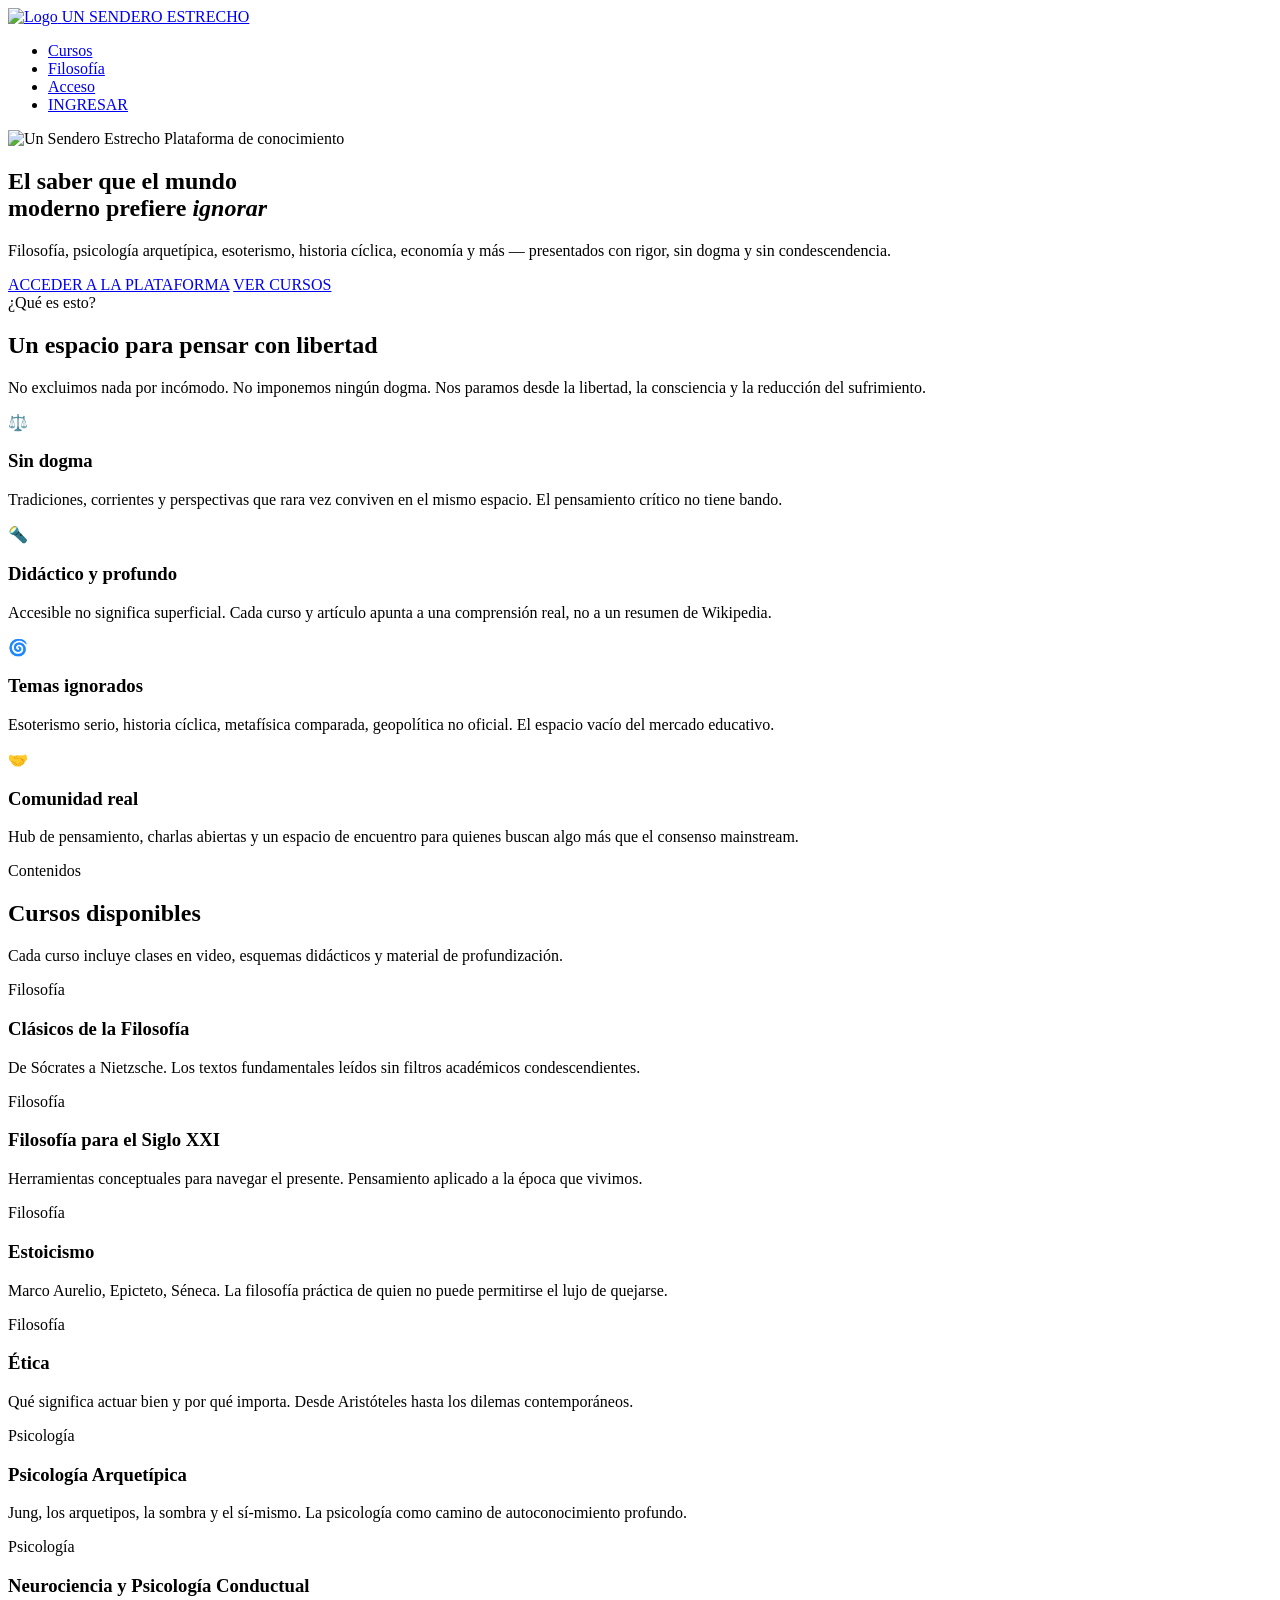
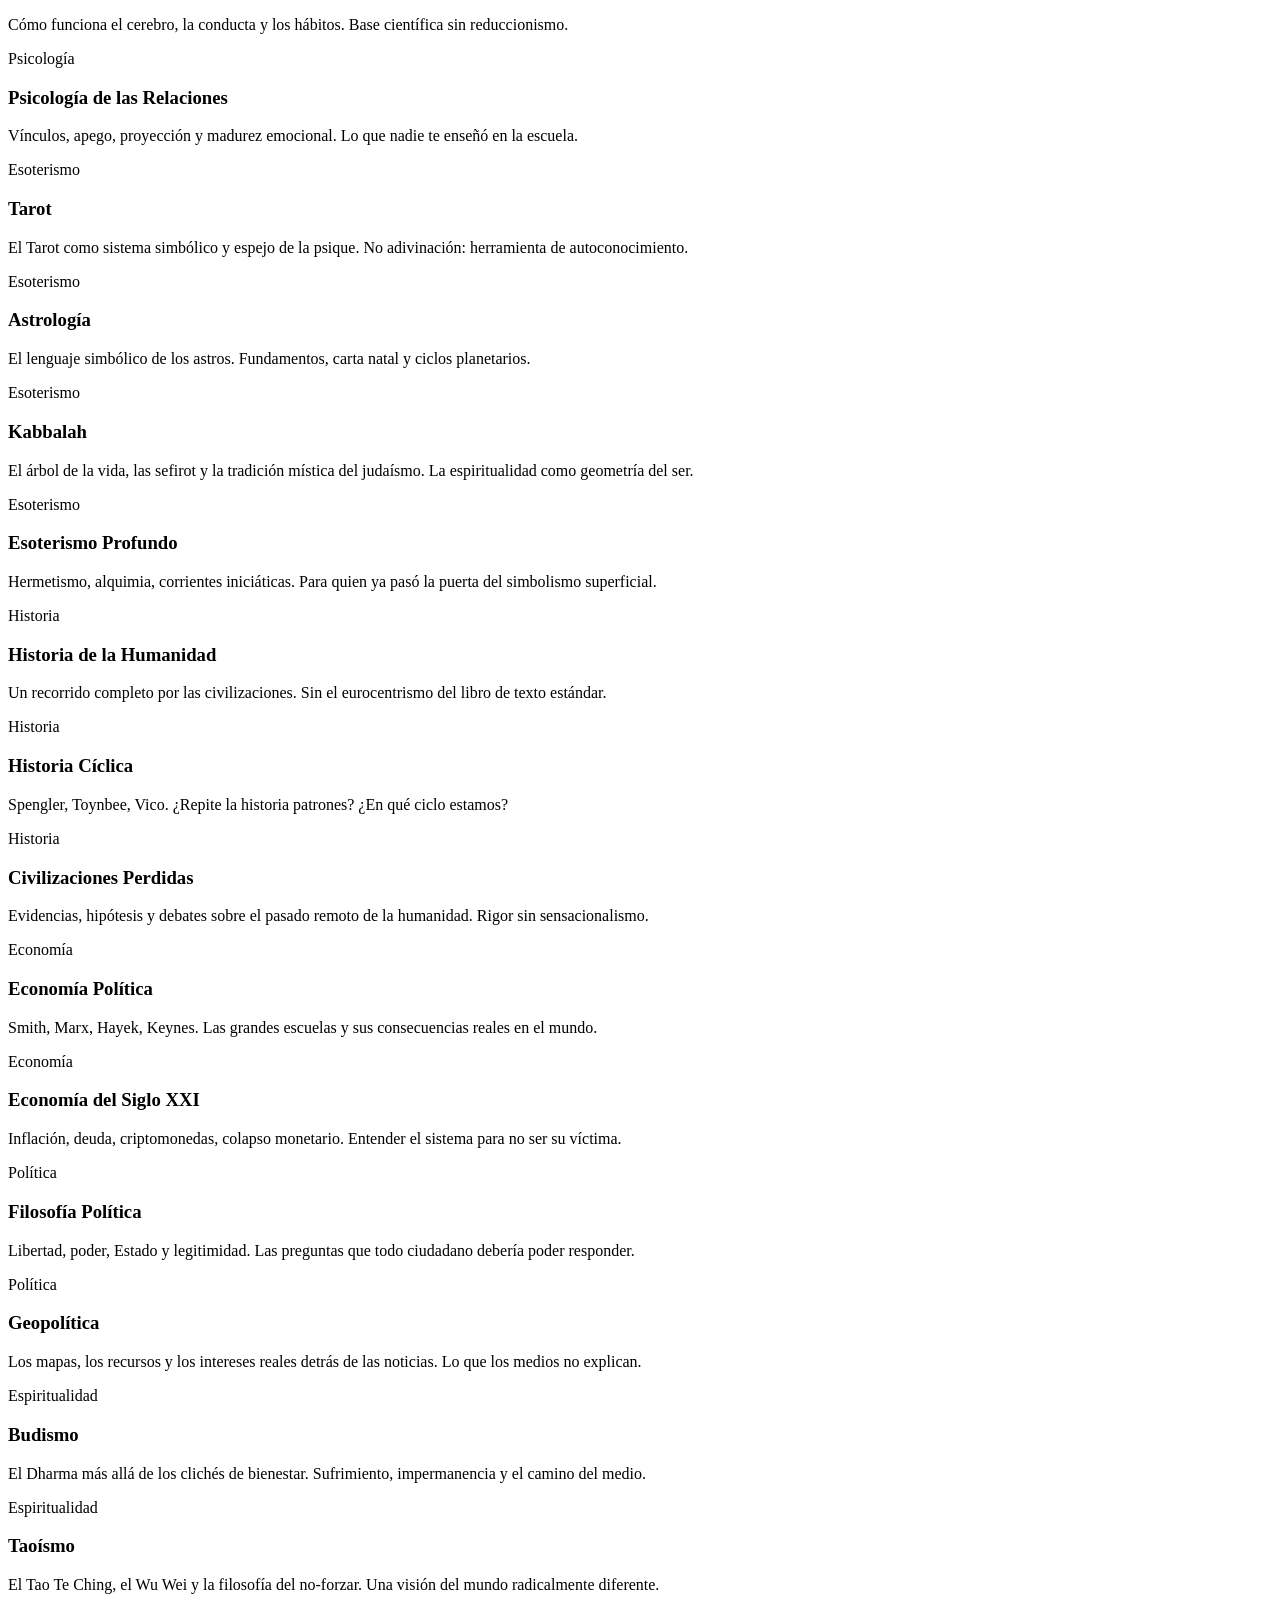
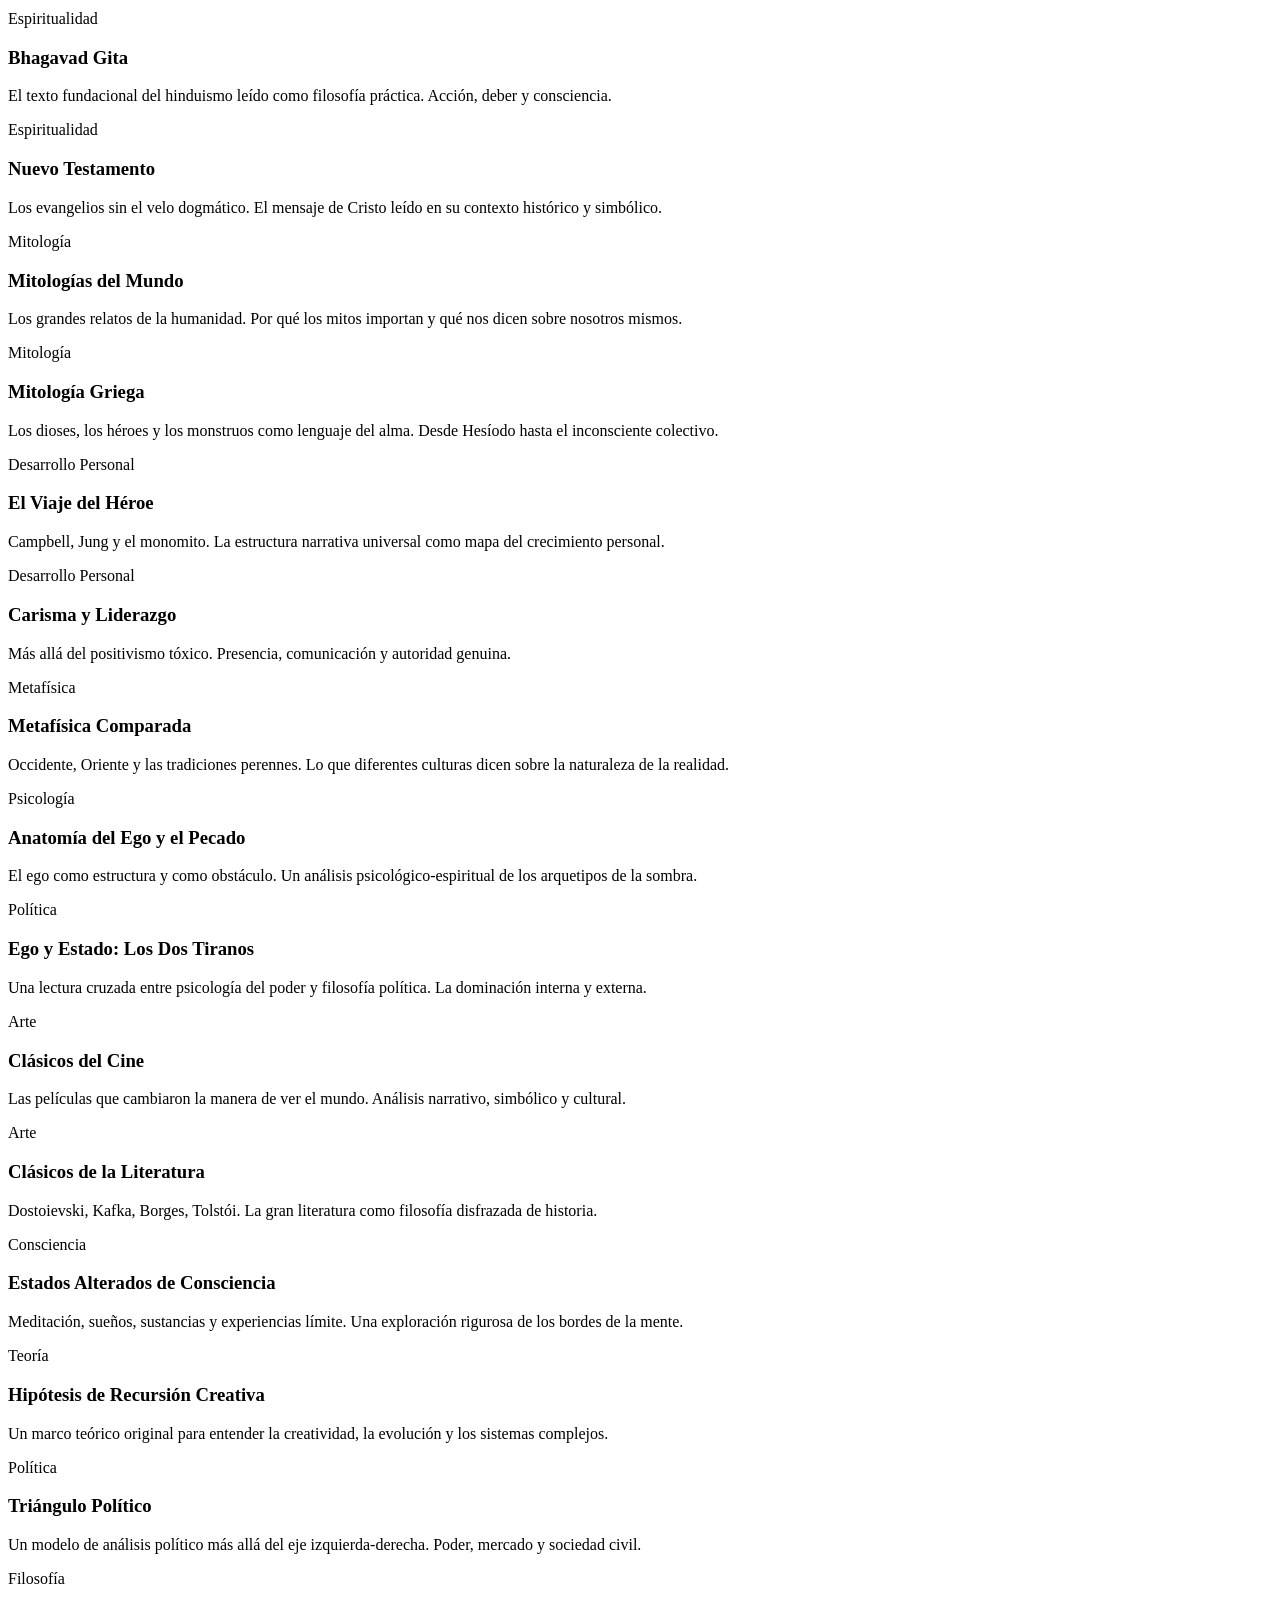
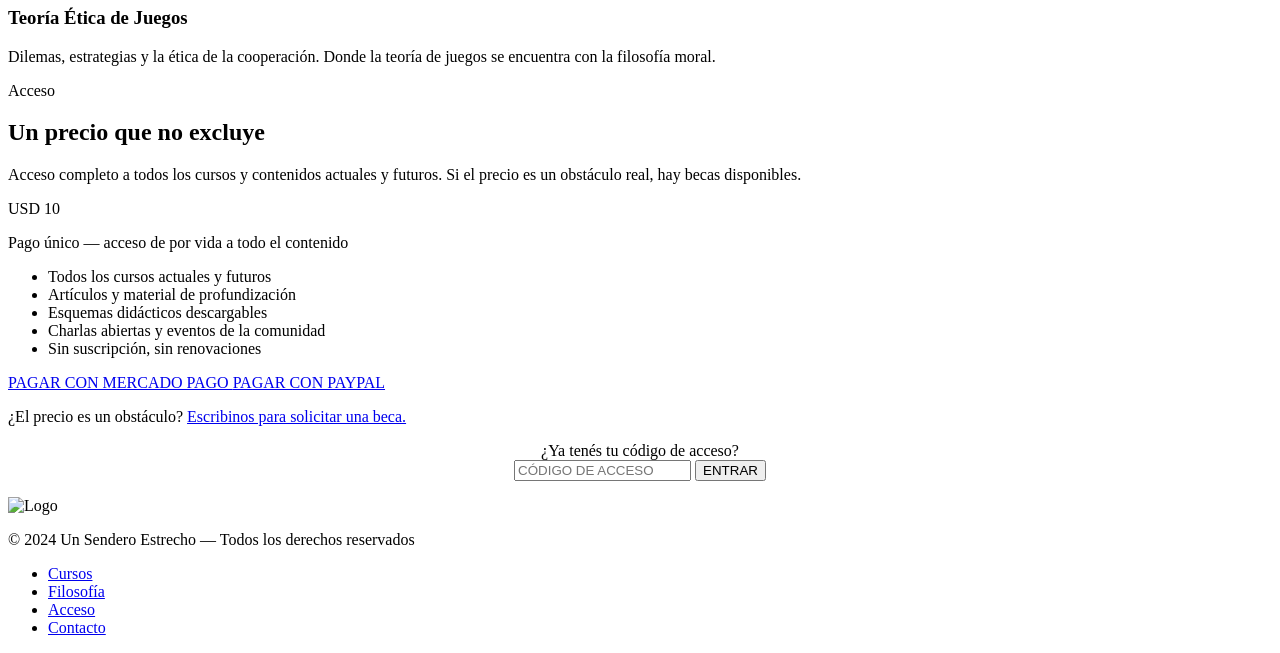
==== index.html @ c8b84c4f "Add files via upload" ====
<!DOCTYPE html>
<html lang="es">
<head>
  <meta charset="UTF-8" />
  <meta name="viewport" content="width=device-width, initial-scale=1.0" />
  <meta name="description" content="Un Sendero Estrecho — Plataforma de conocimiento en filosofía, psicología, esoterismo, historia y más. Un espacio para pensar con libertad." />
  <title>Un Sendero Estrecho</title>
  <link rel="icon" type="image/png" href="/assets/img/logo.png" />
  <link rel="stylesheet" href="/assets/css/style.css" />
</head>
<body>

  <!-- NAVEGACIÓN -->
  <nav class="nav" id="nav">
    <div class="nav__inner">
      <a href="/" class="nav__logo">
        <img src="/assets/img/logo.png" alt="Logo" class="nav__logo-img" />
        <span class="nav__logo-nombre">UN SENDERO ESTRECHO</span>
      </a>
      <ul class="nav__links">
        <li><a href="#cursos">Cursos</a></li>
        <li><a href="#filosofia">Filosofía</a></li>
        <li><a href="#acceso">Acceso</a></li>
        <li><a href="/acceso.html" class="nav__cta">INGRESAR</a></li>
      </ul>
    </div>
  </nav>

  <!-- HERO -->
  <section class="hero">
    <img src="/assets/img/logo.png" alt="Un Sendero Estrecho" class="hero__logo" />
    <span class="hero__eyebrow">Plataforma de conocimiento</span>
    <h1 class="hero__titulo">
      El saber que el mundo<br>moderno prefiere <em>ignorar</em>
    </h1>
    <p class="hero__bajada">
      Filosofía, psicología arquetípica, esoterismo, historia cíclica, economía y más —
      presentados con rigor, sin dogma y sin condescendencia.
    </p>
    <div class="hero__acciones">
      <a href="#acceso" class="btn btn--primario">ACCEDER A LA PLATAFORMA</a>
      <a href="#cursos" class="btn btn--secundario">VER CURSOS</a>
    </div>
  </section>

  <!-- PILARES / FILOSOFÍA -->
  <section class="seccion seccion--medio" id="filosofia">
    <div class="contenedor">
      <div class="seccion__cabecera">
        <span class="seccion__eyebrow">¿Qué es esto?</span>
        <h2 class="seccion__titulo">Un espacio para pensar con libertad</h2>
        <div class="separador separador--centrado"></div>
        <p class="seccion__descripcion">
          No excluimos nada por incómodo. No imponemos ningún dogma.
          Nos paramos desde la libertad, la consciencia y la reducción del sufrimiento.
        </p>
      </div>
      <div class="pilares">
        <div class="pilar">
          <span class="pilar__icono">⚖️</span>
          <h3 class="pilar__titulo">Sin dogma</h3>
          <p class="pilar__desc">
            Tradiciones, corrientes y perspectivas que rara vez conviven en el mismo espacio.
            El pensamiento crítico no tiene bando.
          </p>
        </div>
        <div class="pilar">
          <span class="pilar__icono">🔦</span>
          <h3 class="pilar__titulo">Didáctico y profundo</h3>
          <p class="pilar__desc">
            Accesible no significa superficial. Cada curso y artículo apunta
            a una comprensión real, no a un resumen de Wikipedia.
          </p>
        </div>
        <div class="pilar">
          <span class="pilar__icono">🌀</span>
          <h3 class="pilar__titulo">Temas ignorados</h3>
          <p class="pilar__desc">
            Esoterismo serio, historia cíclica, metafísica comparada, geopolítica no oficial.
            El espacio vacío del mercado educativo.
          </p>
        </div>
        <div class="pilar">
          <span class="pilar__icono">🤝</span>
          <h3 class="pilar__titulo">Comunidad real</h3>
          <p class="pilar__desc">
            Hub de pensamiento, charlas abiertas y un espacio de encuentro
            para quienes buscan algo más que el consenso mainstream.
          </p>
        </div>
      </div>
    </div>
  </section>

  <!-- CURSOS -->
  <section class="seccion" id="cursos">
    <div class="contenedor">
      <div class="seccion__cabecera">
        <span class="seccion__eyebrow">Contenidos</span>
        <h2 class="seccion__titulo">Cursos disponibles</h2>
        <div class="separador separador--centrado"></div>
        <p class="seccion__descripcion">
          Cada curso incluye clases en video, esquemas didácticos y material de profundización.
        </p>
      </div>
      <div class="cursos-grid">

        <div class="curso-card">
          <span class="curso-card__cat">Filosofía</span>
          <h3 class="curso-card__titulo">Clásicos de la Filosofía</h3>
          <p class="curso-card__desc">De Sócrates a Nietzsche. Los textos fundamentales leídos sin filtros académicos condescendientes.</p>
        </div>

        <div class="curso-card">
          <span class="curso-card__cat">Filosofía</span>
          <h3 class="curso-card__titulo">Filosofía para el Siglo XXI</h3>
          <p class="curso-card__desc">Herramientas conceptuales para navegar el presente. Pensamiento aplicado a la época que vivimos.</p>
        </div>

        <div class="curso-card">
          <span class="curso-card__cat">Filosofía</span>
          <h3 class="curso-card__titulo">Estoicismo</h3>
          <p class="curso-card__desc">Marco Aurelio, Epicteto, Séneca. La filosofía práctica de quien no puede permitirse el lujo de quejarse.</p>
        </div>

        <div class="curso-card">
          <span class="curso-card__cat">Filosofía</span>
          <h3 class="curso-card__titulo">Ética</h3>
          <p class="curso-card__desc">Qué significa actuar bien y por qué importa. Desde Aristóteles hasta los dilemas contemporáneos.</p>
        </div>

        <div class="curso-card">
          <span class="curso-card__cat">Psicología</span>
          <h3 class="curso-card__titulo">Psicología Arquetípica</h3>
          <p class="curso-card__desc">Jung, los arquetipos, la sombra y el sí-mismo. La psicología como camino de autoconocimiento profundo.</p>
        </div>

        <div class="curso-card">
          <span class="curso-card__cat">Psicología</span>
          <h3 class="curso-card__titulo">Neurociencia y Psicología Conductual</h3>
          <p class="curso-card__desc">Cómo funciona el cerebro, la conducta y los hábitos. Base científica sin reduccionismo.</p>
        </div>

        <div class="curso-card">
          <span class="curso-card__cat">Psicología</span>
          <h3 class="curso-card__titulo">Psicología de las Relaciones</h3>
          <p class="curso-card__desc">Vínculos, apego, proyección y madurez emocional. Lo que nadie te enseñó en la escuela.</p>
        </div>

        <div class="curso-card">
          <span class="curso-card__cat">Esoterismo</span>
          <h3 class="curso-card__titulo">Tarot</h3>
          <p class="curso-card__desc">El Tarot como sistema simbólico y espejo de la psique. No adivinación: herramienta de autoconocimiento.</p>
        </div>

        <div class="curso-card">
          <span class="curso-card__cat">Esoterismo</span>
          <h3 class="curso-card__titulo">Astrología</h3>
          <p class="curso-card__desc">El lenguaje simbólico de los astros. Fundamentos, carta natal y ciclos planetarios.</p>
        </div>

        <div class="curso-card">
          <span class="curso-card__cat">Esoterismo</span>
          <h3 class="curso-card__titulo">Kabbalah</h3>
          <p class="curso-card__desc">El árbol de la vida, las sefirot y la tradición mística del judaísmo. La espiritualidad como geometría del ser.</p>
        </div>

        <div class="curso-card">
          <span class="curso-card__cat">Esoterismo</span>
          <h3 class="curso-card__titulo">Esoterismo Profundo</h3>
          <p class="curso-card__desc">Hermetismo, alquimia, corrientes iniciáticas. Para quien ya pasó la puerta del simbolismo superficial.</p>
        </div>

        <div class="curso-card">
          <span class="curso-card__cat">Historia</span>
          <h3 class="curso-card__titulo">Historia de la Humanidad</h3>
          <p class="curso-card__desc">Un recorrido completo por las civilizaciones. Sin el eurocentrismo del libro de texto estándar.</p>
        </div>

        <div class="curso-card">
          <span class="curso-card__cat">Historia</span>
          <h3 class="curso-card__titulo">Historia Cíclica</h3>
          <p class="curso-card__desc">Spengler, Toynbee, Vico. ¿Repite la historia patrones? ¿En qué ciclo estamos?</p>
        </div>

        <div class="curso-card">
          <span class="curso-card__cat">Historia</span>
          <h3 class="curso-card__titulo">Civilizaciones Perdidas</h3>
          <p class="curso-card__desc">Evidencias, hipótesis y debates sobre el pasado remoto de la humanidad. Rigor sin sensacionalismo.</p>
        </div>

        <div class="curso-card">
          <span class="curso-card__cat">Economía</span>
          <h3 class="curso-card__titulo">Economía Política</h3>
          <p class="curso-card__desc">Smith, Marx, Hayek, Keynes. Las grandes escuelas y sus consecuencias reales en el mundo.</p>
        </div>

        <div class="curso-card">
          <span class="curso-card__cat">Economía</span>
          <h3 class="curso-card__titulo">Economía del Siglo XXI</h3>
          <p class="curso-card__desc">Inflación, deuda, criptomonedas, colapso monetario. Entender el sistema para no ser su víctima.</p>
        </div>

        <div class="curso-card">
          <span class="curso-card__cat">Política</span>
          <h3 class="curso-card__titulo">Filosofía Política</h3>
          <p class="curso-card__desc">Libertad, poder, Estado y legitimidad. Las preguntas que todo ciudadano debería poder responder.</p>
        </div>

        <div class="curso-card">
          <span class="curso-card__cat">Política</span>
          <h3 class="curso-card__titulo">Geopolítica</h3>
          <p class="curso-card__desc">Los mapas, los recursos y los intereses reales detrás de las noticias. Lo que los medios no explican.</p>
        </div>

        <div class="curso-card">
          <span class="curso-card__cat">Espiritualidad</span>
          <h3 class="curso-card__titulo">Budismo</h3>
          <p class="curso-card__desc">El Dharma más allá de los clichés de bienestar. Sufrimiento, impermanencia y el camino del medio.</p>
        </div>

        <div class="curso-card">
          <span class="curso-card__cat">Espiritualidad</span>
          <h3 class="curso-card__titulo">Taoísmo</h3>
          <p class="curso-card__desc">El Tao Te Ching, el Wu Wei y la filosofía del no-forzar. Una visión del mundo radicalmente diferente.</p>
        </div>

        <div class="curso-card">
          <span class="curso-card__cat">Espiritualidad</span>
          <h3 class="curso-card__titulo">Bhagavad Gita</h3>
          <p class="curso-card__desc">El texto fundacional del hinduismo leído como filosofía práctica. Acción, deber y consciencia.</p>
        </div>

        <div class="curso-card">
          <span class="curso-card__cat">Espiritualidad</span>
          <h3 class="curso-card__titulo">Nuevo Testamento</h3>
          <p class="curso-card__desc">Los evangelios sin el velo dogmático. El mensaje de Cristo leído en su contexto histórico y simbólico.</p>
        </div>

        <div class="curso-card">
          <span class="curso-card__cat">Mitología</span>
          <h3 class="curso-card__titulo">Mitologías del Mundo</h3>
          <p class="curso-card__desc">Los grandes relatos de la humanidad. Por qué los mitos importan y qué nos dicen sobre nosotros mismos.</p>
        </div>

        <div class="curso-card">
          <span class="curso-card__cat">Mitología</span>
          <h3 class="curso-card__titulo">Mitología Griega</h3>
          <p class="curso-card__desc">Los dioses, los héroes y los monstruos como lenguaje del alma. Desde Hesíodo hasta el inconsciente colectivo.</p>
        </div>

        <div class="curso-card">
          <span class="curso-card__cat">Desarrollo Personal</span>
          <h3 class="curso-card__titulo">El Viaje del Héroe</h3>
          <p class="curso-card__desc">Campbell, Jung y el monomito. La estructura narrativa universal como mapa del crecimiento personal.</p>
        </div>

        <div class="curso-card">
          <span class="curso-card__cat">Desarrollo Personal</span>
          <h3 class="curso-card__titulo">Carisma y Liderazgo</h3>
          <p class="curso-card__desc">Más allá del positivismo tóxico. Presencia, comunicación y autoridad genuina.</p>
        </div>

        <div class="curso-card">
          <span class="curso-card__cat">Metafísica</span>
          <h3 class="curso-card__titulo">Metafísica Comparada</h3>
          <p class="curso-card__desc">Occidente, Oriente y las tradiciones perennes. Lo que diferentes culturas dicen sobre la naturaleza de la realidad.</p>
        </div>

        <div class="curso-card">
          <span class="curso-card__cat">Psicología</span>
          <h3 class="curso-card__titulo">Anatomía del Ego y el Pecado</h3>
          <p class="curso-card__desc">El ego como estructura y como obstáculo. Un análisis psicológico-espiritual de los arquetipos de la sombra.</p>
        </div>

        <div class="curso-card">
          <span class="curso-card__cat">Política</span>
          <h3 class="curso-card__titulo">Ego y Estado: Los Dos Tiranos</h3>
          <p class="curso-card__desc">Una lectura cruzada entre psicología del poder y filosofía política. La dominación interna y externa.</p>
        </div>

        <div class="curso-card">
          <span class="curso-card__cat">Arte</span>
          <h3 class="curso-card__titulo">Clásicos del Cine</h3>
          <p class="curso-card__desc">Las películas que cambiaron la manera de ver el mundo. Análisis narrativo, simbólico y cultural.</p>
        </div>

        <div class="curso-card">
          <span class="curso-card__cat">Arte</span>
          <h3 class="curso-card__titulo">Clásicos de la Literatura</h3>
          <p class="curso-card__desc">Dostoievski, Kafka, Borges, Tolstói. La gran literatura como filosofía disfrazada de historia.</p>
        </div>

        <div class="curso-card">
          <span class="curso-card__cat">Consciencia</span>
          <h3 class="curso-card__titulo">Estados Alterados de Consciencia</h3>
          <p class="curso-card__desc">Meditación, sueños, sustancias y experiencias límite. Una exploración rigurosa de los bordes de la mente.</p>
        </div>

        <div class="curso-card">
          <span class="curso-card__cat">Teoría</span>
          <h3 class="curso-card__titulo">Hipótesis de Recursión Creativa</h3>
          <p class="curso-card__desc">Un marco teórico original para entender la creatividad, la evolución y los sistemas complejos.</p>
        </div>

        <div class="curso-card">
          <span class="curso-card__cat">Política</span>
          <h3 class="curso-card__titulo">Triángulo Político</h3>
          <p class="curso-card__desc">Un modelo de análisis político más allá del eje izquierda-derecha. Poder, mercado y sociedad civil.</p>
        </div>

        <div class="curso-card">
          <span class="curso-card__cat">Filosofía</span>
          <h3 class="curso-card__titulo">Teoría Ética de Juegos</h3>
          <p class="curso-card__desc">Dilemas, estrategias y la ética de la cooperación. Donde la teoría de juegos se encuentra con la filosofía moral.</p>
        </div>

      </div>
    </div>
  </section>

  <!-- ACCESO / PRECIO -->
  <section class="seccion seccion--medio" id="acceso">
    <div class="contenedor">
      <div class="seccion__cabecera">
        <span class="seccion__eyebrow">Acceso</span>
        <h2 class="seccion__titulo">Un precio que no excluye</h2>
        <div class="separador separador--centrado"></div>
        <p class="seccion__descripcion">
          Acceso completo a todos los cursos y contenidos actuales y futuros.
          Si el precio es un obstáculo real, hay becas disponibles.
        </p>
      </div>

      <div class="precio-caja">
        <div class="precio-caja__valor">
          <span class="precio-caja__moneda">USD</span> 10
        </div>
        <p class="precio-caja__desc">Pago único — acceso de por vida a todo el contenido</p>

        <ul class="precio-caja__lista">
          <li>Todos los cursos actuales y futuros</li>
          <li>Artículos y material de profundización</li>
          <li>Esquemas didácticos descargables</li>
          <li>Charlas abiertas y eventos de la comunidad</li>
          <li>Sin suscripción, sin renovaciones</li>
        </ul>

        <a href="https://www.mercadopago.com.ar" target="_blank" rel="noopener" class="btn btn--primario" style="width:100%; text-align:center; margin-bottom: 0.75rem;">
          PAGAR CON MERCADO PAGO
        </a>
        <a href="https://www.paypal.com" target="_blank" rel="noopener" class="btn btn--secundario" style="width:100%; text-align:center;">
          PAGAR CON PAYPAL
        </a>

        <p class="precio-caja__beca">
          ¿El precio es un obstáculo? <a href="mailto:contacto@unsenderoestrecho.com">Escribinos para solicitar una beca.</a>
        </p>
      </div>

      <!-- Formulario de código de acceso -->
      <div style="margin-top: var(--espacio-xl); text-align: center;">
        <p style="color: var(--color-texto-suave); margin-bottom: var(--espacio-md); font-size: var(--texto-sm);">
          ¿Ya tenés tu código de acceso?
        </p>
        <div class="acceso-form">
          <div class="acceso-form__campo">
            <input
              type="text"
              id="codigoInput"
              class="acceso-form__input"
              placeholder="CÓDIGO DE ACCESO"
              maxlength="30"
            />
            <button class="btn btn--primario" onclick="validarCodigo()">ENTRAR</button>
          </div>
          <p class="acceso-form__error" id="errorAcceso"></p>
        </div>
      </div>
    </div>
  </section>

  <!-- FOOTER -->
  <footer class="footer">
    <div class="contenedor">
      <img src="/assets/img/logo.png" alt="Logo" class="footer__logo" />
      <p class="footer__texto">© 2024 Un Sendero Estrecho — Todos los derechos reservados</p>
      <ul class="footer__links">
        <li><a href="#cursos">Cursos</a></li>
        <li><a href="#filosofia">Filosofía</a></li>
        <li><a href="#acceso">Acceso</a></li>
        <li><a href="mailto:contacto@unsenderoestrecho.com">Contacto</a></li>
      </ul>
    </div>
  </footer>

  <script src="/assets/js/main.js"></script>
</body>
</html>
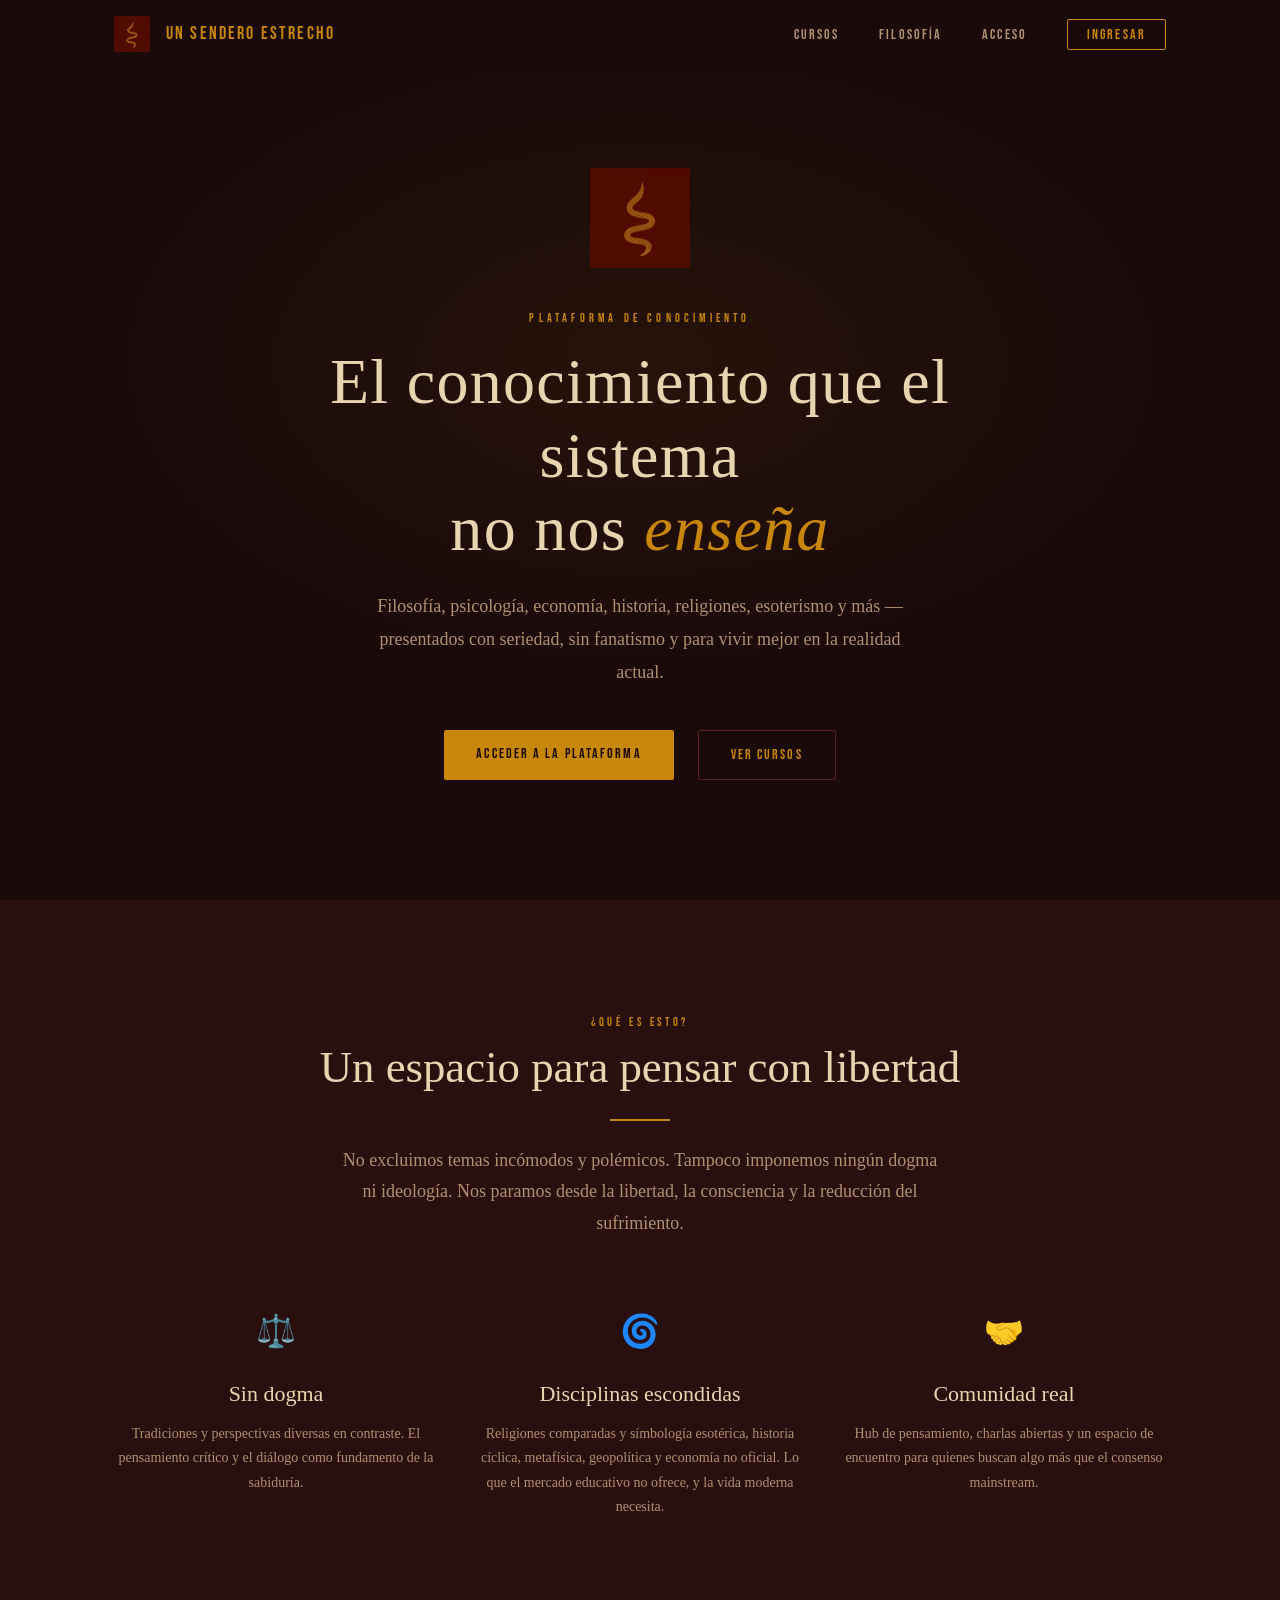
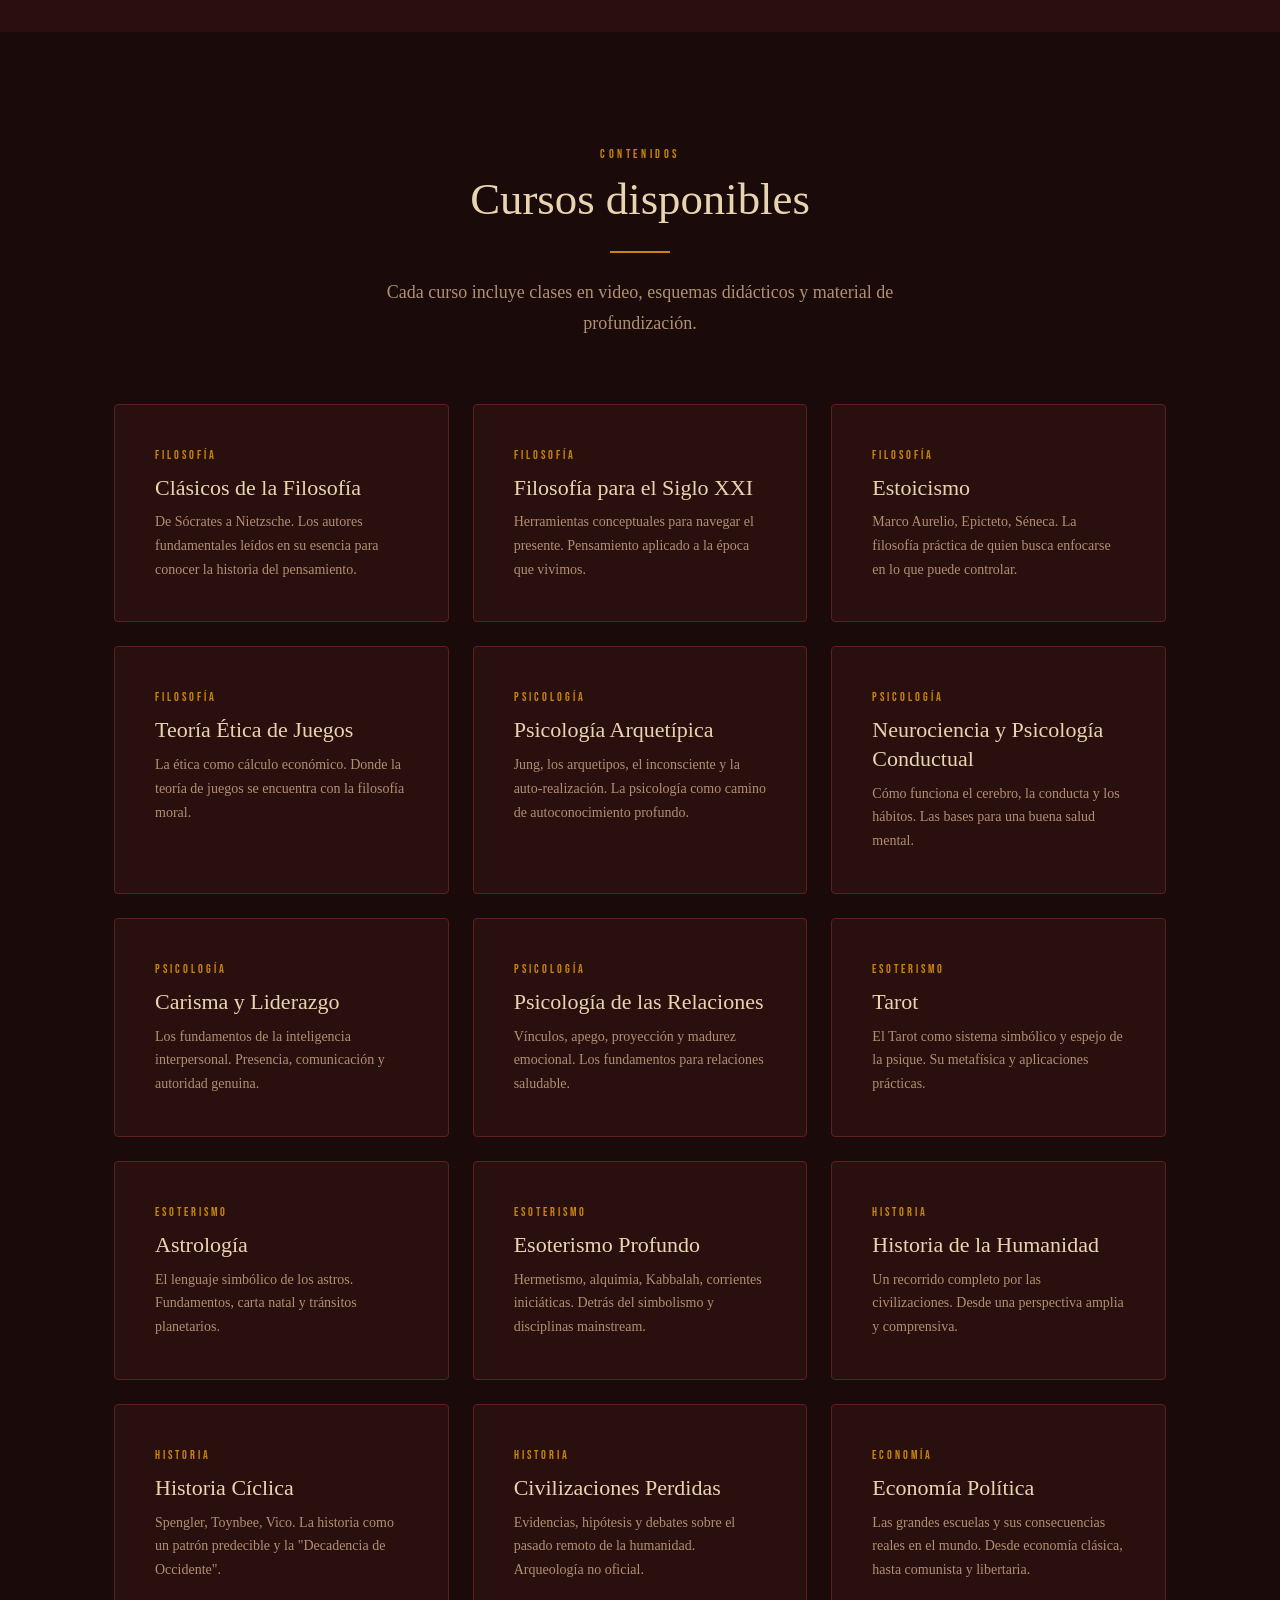
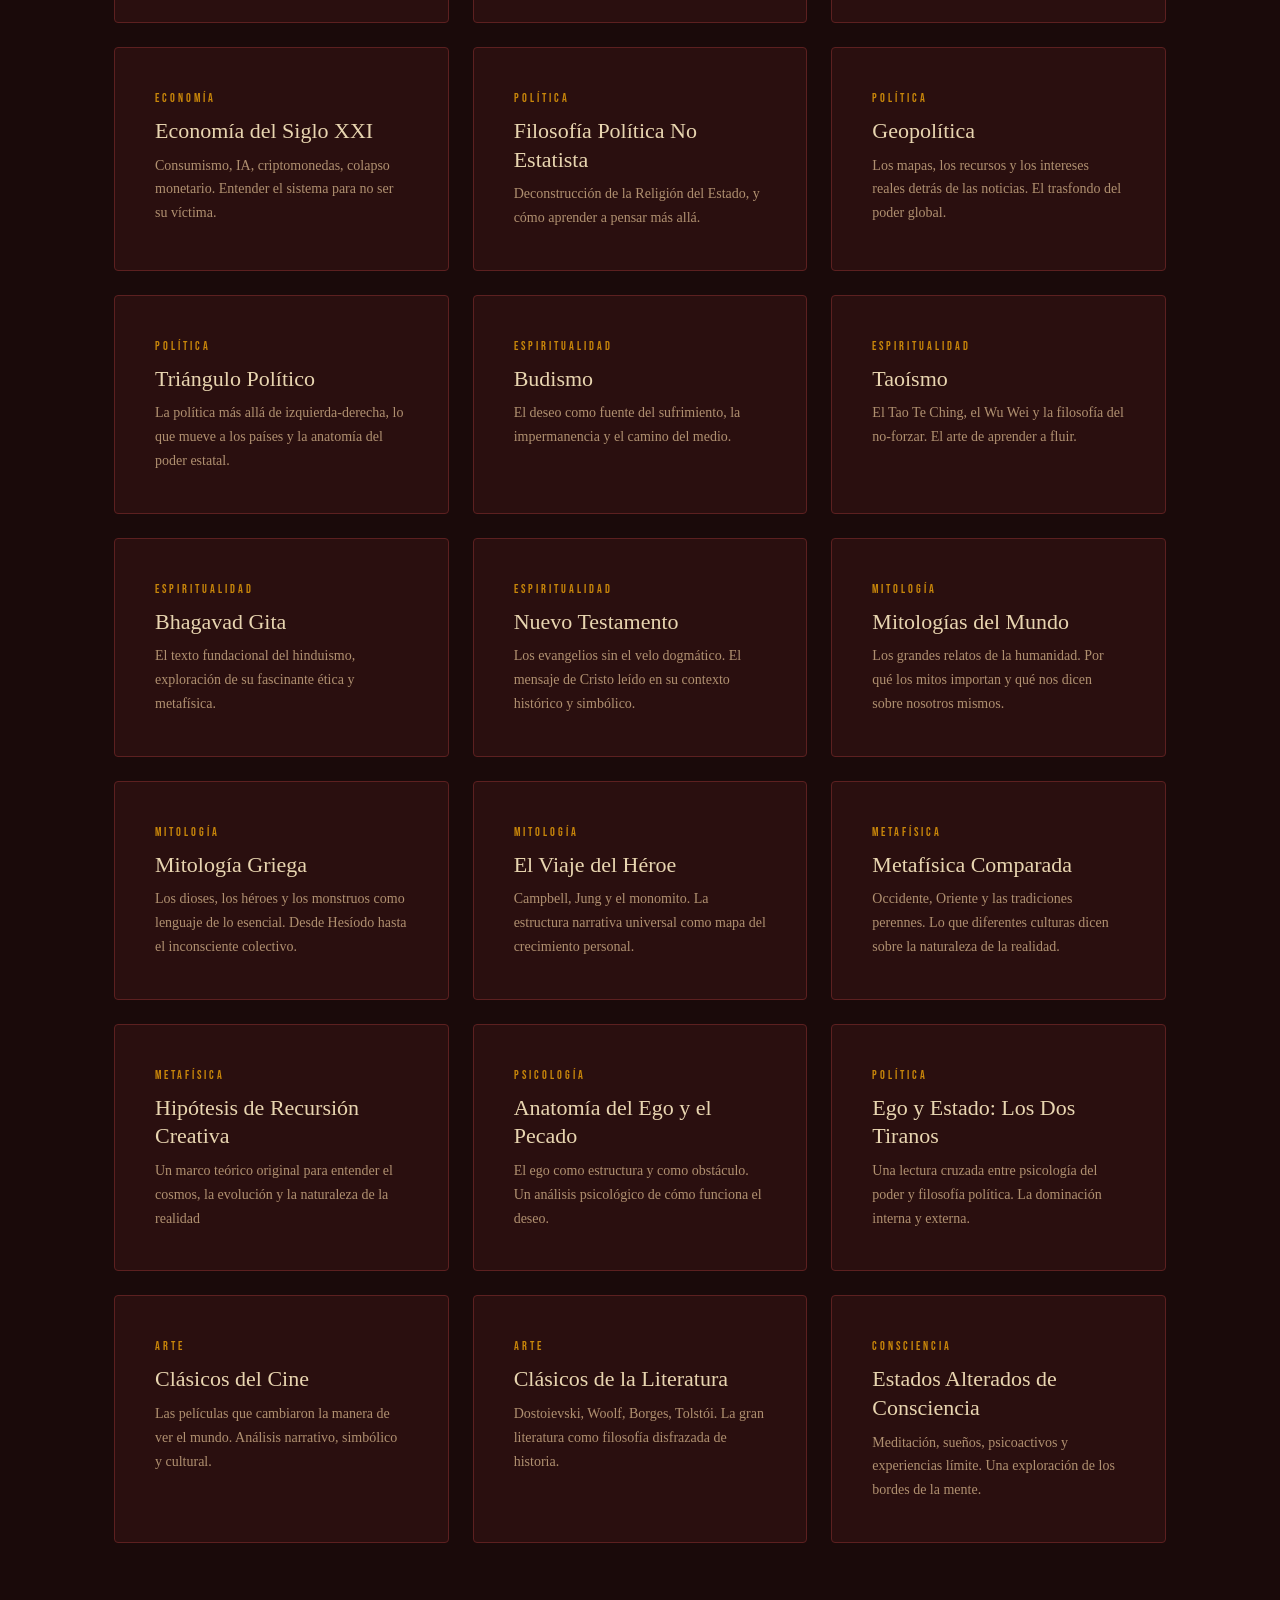
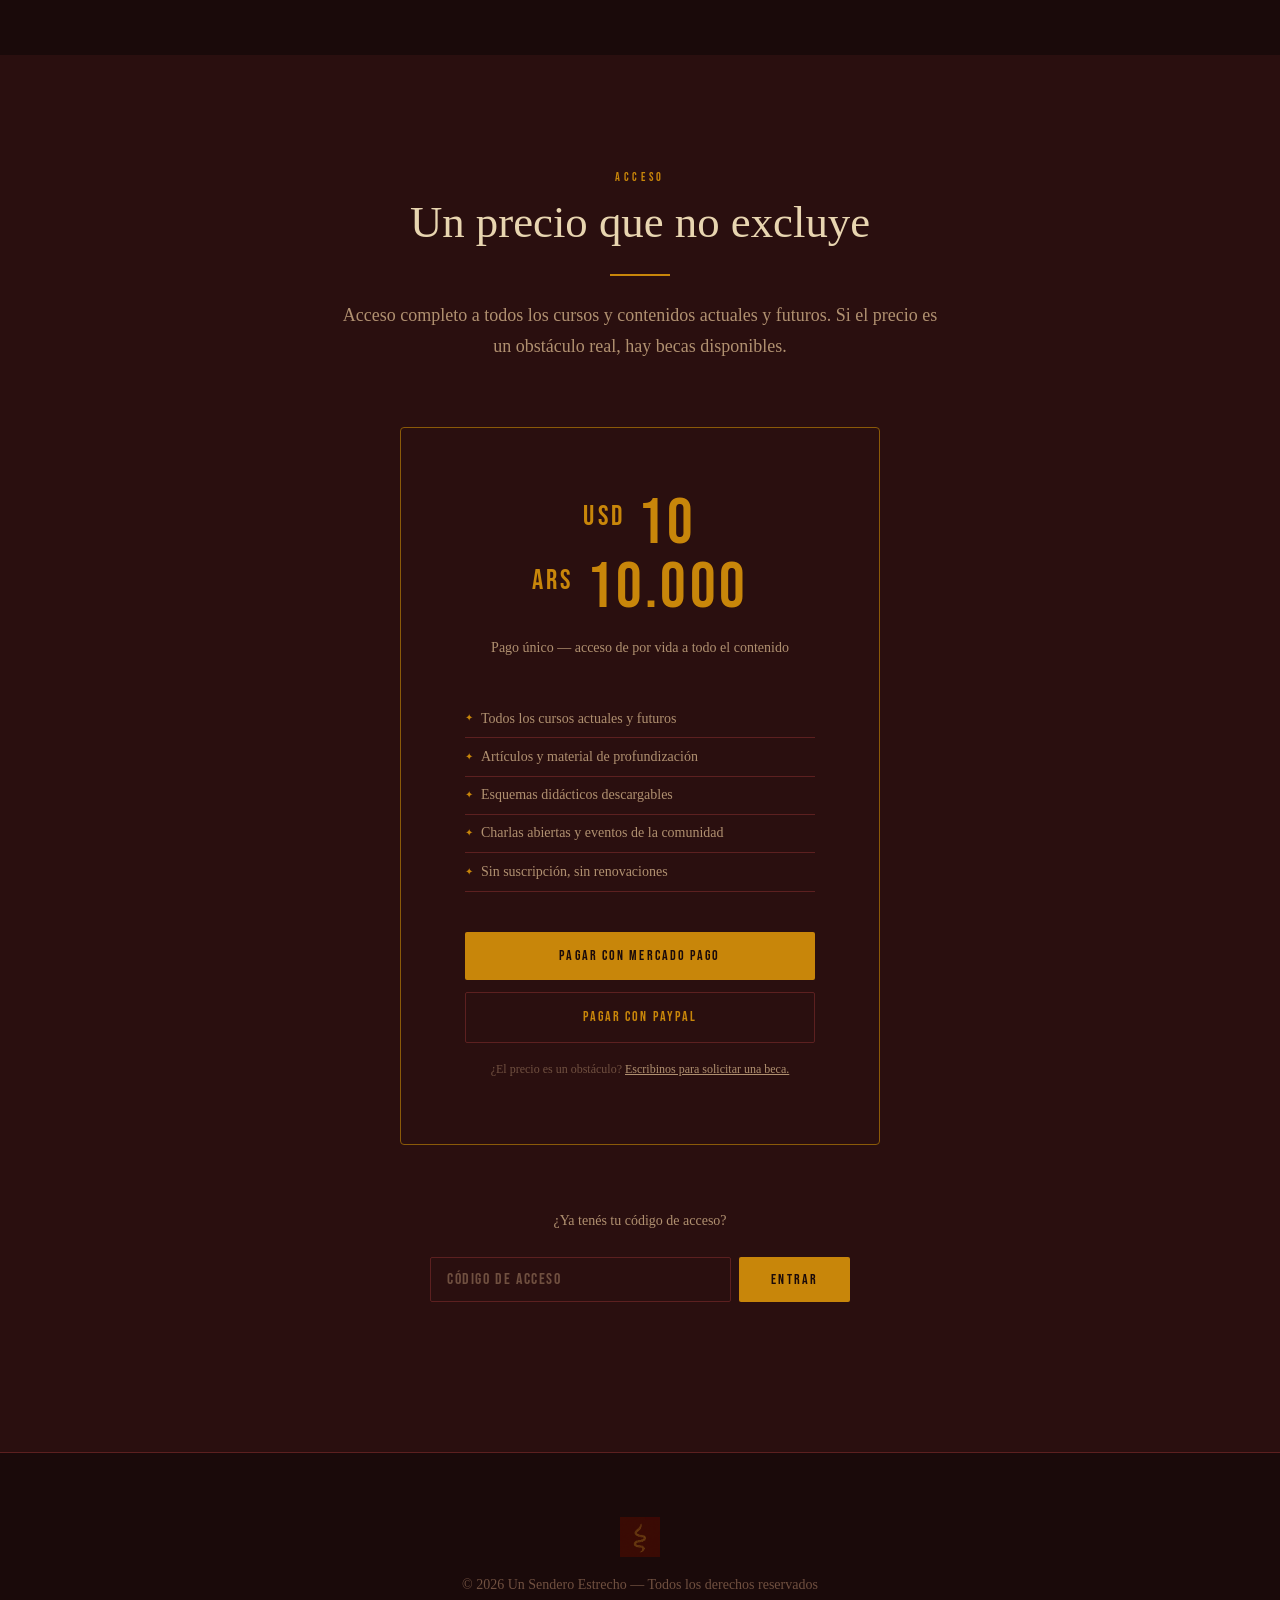
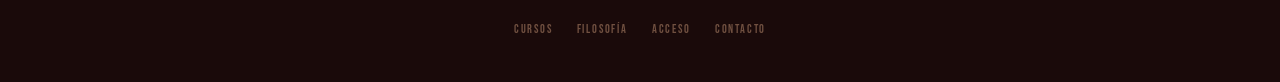
==== commit 9b7753dd: "Update index.html" ====
--- a/index.html
+++ b/index.html
@@ -31,11 +31,11 @@
     <img src="/assets/img/logo.png" alt="Un Sendero Estrecho" class="hero__logo" />
     <span class="hero__eyebrow">Plataforma de conocimiento</span>
     <h1 class="hero__titulo">
-      El saber que el mundo<br>moderno prefiere <em>ignorar</em>
+      El conocimiento que el sistema<br>no nos <em>enseña</em>
     </h1>
     <p class="hero__bajada">
-      Filosofía, psicología arquetípica, esoterismo, historia cíclica, economía y más —
-      presentados con rigor, sin dogma y sin condescendencia.
+      Filosofía, psicología, economía, historia, religiones, esoterismo y más —
+      presentados con seriedad, sin fanatismo y para vivir mejor en la realidad actual.
     </p>
     <div class="hero__acciones">
       <a href="#acceso" class="btn btn--primario">ACCEDER A LA PLATAFORMA</a>
@@ -51,7 +51,7 @@
         <h2 class="seccion__titulo">Un espacio para pensar con libertad</h2>
         <div class="separador separador--centrado"></div>
         <p class="seccion__descripcion">
-          No excluimos nada por incómodo. No imponemos ningún dogma.
+          No excluimos temas incómodos y polémicos. Tampoco imponemos ningún dogma ni ideología.
           Nos paramos desde la libertad, la consciencia y la reducción del sufrimiento.
         </p>
       </div>
@@ -60,24 +60,16 @@
           <span class="pilar__icono">⚖️</span>
           <h3 class="pilar__titulo">Sin dogma</h3>
           <p class="pilar__desc">
-            Tradiciones, corrientes y perspectivas que rara vez conviven en el mismo espacio.
-            El pensamiento crítico no tiene bando.
-          </p>
-        </div>
-        <div class="pilar">
-          <span class="pilar__icono">🔦</span>
-          <h3 class="pilar__titulo">Didáctico y profundo</h3>
-          <p class="pilar__desc">
-            Accesible no significa superficial. Cada curso y artículo apunta
-            a una comprensión real, no a un resumen de Wikipedia.
+            Tradiciones y perspectivas diversas en contraste.
+            El pensamiento crítico y el diálogo como fundamento de la sabiduría.
           </p>
         </div>
         <div class="pilar">
           <span class="pilar__icono">🌀</span>
-          <h3 class="pilar__titulo">Temas ignorados</h3>
+          <h3 class="pilar__titulo">Disciplinas escondidas</h3>
           <p class="pilar__desc">
-            Esoterismo serio, historia cíclica, metafísica comparada, geopolítica no oficial.
-            El espacio vacío del mercado educativo.
+            Religiones comparadas y símbología esotérica, historia cíclica, metafísica, geopolítica y economía no oficial.
+            Lo que el mercado educativo no ofrece, y la vida moderna necesita.
           </p>
         </div>
         <div class="pilar">
@@ -108,7 +100,7 @@
         <div class="curso-card">
           <span class="curso-card__cat">Filosofía</span>
           <h3 class="curso-card__titulo">Clásicos de la Filosofía</h3>
-          <p class="curso-card__desc">De Sócrates a Nietzsche. Los textos fundamentales leídos sin filtros académicos condescendientes.</p>
+          <p class="curso-card__desc">De Sócrates a Nietzsche. Los autores fundamentales leídos en su esencia para conocer la historia del pensamiento.</p>
         </div>
 
         <div class="curso-card">
@@ -120,115 +112,121 @@
         <div class="curso-card">
           <span class="curso-card__cat">Filosofía</span>
           <h3 class="curso-card__titulo">Estoicismo</h3>
-          <p class="curso-card__desc">Marco Aurelio, Epicteto, Séneca. La filosofía práctica de quien no puede permitirse el lujo de quejarse.</p>
+          <p class="curso-card__desc">Marco Aurelio, Epicteto, Séneca. La filosofía práctica de quien busca enfocarse en lo que puede controlar.</p>
         </div>
 
         <div class="curso-card">
           <span class="curso-card__cat">Filosofía</span>
-          <h3 class="curso-card__titulo">Ética</h3>
-          <p class="curso-card__desc">Qué significa actuar bien y por qué importa. Desde Aristóteles hasta los dilemas contemporáneos.</p>
-        </div>
-
+          <h3 class="curso-card__titulo">Teoría Ética de Juegos</h3>
+          <p class="curso-card__desc">La ética como cálculo económico. Donde la teoría de juegos se encuentra con la filosofía moral.</p>
+        </div>
+        
         <div class="curso-card">
           <span class="curso-card__cat">Psicología</span>
           <h3 class="curso-card__titulo">Psicología Arquetípica</h3>
-          <p class="curso-card__desc">Jung, los arquetipos, la sombra y el sí-mismo. La psicología como camino de autoconocimiento profundo.</p>
+          <p class="curso-card__desc">Jung, los arquetipos, el inconsciente y la auto-realización. La psicología como camino de autoconocimiento profundo.</p>
         </div>
 
         <div class="curso-card">
           <span class="curso-card__cat">Psicología</span>
           <h3 class="curso-card__titulo">Neurociencia y Psicología Conductual</h3>
-          <p class="curso-card__desc">Cómo funciona el cerebro, la conducta y los hábitos. Base científica sin reduccionismo.</p>
+          <p class="curso-card__desc">Cómo funciona el cerebro, la conducta y los hábitos. Las bases para una buena salud mental.</p>
+        </div>
+
+        <div class="curso-card">
+          <span class="curso-card__cat">Psicología</span>
+          <h3 class="curso-card__titulo">Carisma y Liderazgo</h3>
+          <p class="curso-card__desc">Los fundamentos de la inteligencia interpersonal. Presencia, comunicación y autoridad genuina.</p>
         </div>
 
         <div class="curso-card">
           <span class="curso-card__cat">Psicología</span>
           <h3 class="curso-card__titulo">Psicología de las Relaciones</h3>
-          <p class="curso-card__desc">Vínculos, apego, proyección y madurez emocional. Lo que nadie te enseñó en la escuela.</p>
+          <p class="curso-card__desc">Vínculos, apego, proyección y madurez emocional. Los fundamentos para relaciones saludable.</p>
         </div>
 
         <div class="curso-card">
           <span class="curso-card__cat">Esoterismo</span>
           <h3 class="curso-card__titulo">Tarot</h3>
-          <p class="curso-card__desc">El Tarot como sistema simbólico y espejo de la psique. No adivinación: herramienta de autoconocimiento.</p>
+          <p class="curso-card__desc">El Tarot como sistema simbólico y espejo de la psique. Su metafísica y aplicaciones prácticas.</p>
         </div>
 
         <div class="curso-card">
           <span class="curso-card__cat">Esoterismo</span>
           <h3 class="curso-card__titulo">Astrología</h3>
-          <p class="curso-card__desc">El lenguaje simbólico de los astros. Fundamentos, carta natal y ciclos planetarios.</p>
-        </div>
-
-        <div class="curso-card">
-          <span class="curso-card__cat">Esoterismo</span>
-          <h3 class="curso-card__titulo">Kabbalah</h3>
-          <p class="curso-card__desc">El árbol de la vida, las sefirot y la tradición mística del judaísmo. La espiritualidad como geometría del ser.</p>
+          <p class="curso-card__desc">El lenguaje simbólico de los astros. Fundamentos, carta natal y tránsitos planetarios.</p>
         </div>
 
         <div class="curso-card">
           <span class="curso-card__cat">Esoterismo</span>
           <h3 class="curso-card__titulo">Esoterismo Profundo</h3>
-          <p class="curso-card__desc">Hermetismo, alquimia, corrientes iniciáticas. Para quien ya pasó la puerta del simbolismo superficial.</p>
+          <p class="curso-card__desc">Hermetismo, alquimia, Kabbalah, corrientes iniciáticas. Detrás del simbolismo y disciplinas mainstream.</p>
         </div>
 
         <div class="curso-card">
           <span class="curso-card__cat">Historia</span>
           <h3 class="curso-card__titulo">Historia de la Humanidad</h3>
-          <p class="curso-card__desc">Un recorrido completo por las civilizaciones. Sin el eurocentrismo del libro de texto estándar.</p>
+          <p class="curso-card__desc">Un recorrido completo por las civilizaciones. Desde una perspectiva amplia y comprensiva.</p>
         </div>
 
         <div class="curso-card">
           <span class="curso-card__cat">Historia</span>
           <h3 class="curso-card__titulo">Historia Cíclica</h3>
-          <p class="curso-card__desc">Spengler, Toynbee, Vico. ¿Repite la historia patrones? ¿En qué ciclo estamos?</p>
+          <p class="curso-card__desc">Spengler, Toynbee, Vico. La historia como un patrón predecible y la "Decadencia de Occidente".</p>
         </div>
 
         <div class="curso-card">
           <span class="curso-card__cat">Historia</span>
           <h3 class="curso-card__titulo">Civilizaciones Perdidas</h3>
-          <p class="curso-card__desc">Evidencias, hipótesis y debates sobre el pasado remoto de la humanidad. Rigor sin sensacionalismo.</p>
+          <p class="curso-card__desc">Evidencias, hipótesis y debates sobre el pasado remoto de la humanidad. Arqueología no oficial.</p>
         </div>
 
         <div class="curso-card">
           <span class="curso-card__cat">Economía</span>
           <h3 class="curso-card__titulo">Economía Política</h3>
-          <p class="curso-card__desc">Smith, Marx, Hayek, Keynes. Las grandes escuelas y sus consecuencias reales en el mundo.</p>
+          <p class="curso-card__desc">Las grandes escuelas y sus consecuencias reales en el mundo. Desde economía clásica, hasta comunista y libertaria.</p>
         </div>
 
         <div class="curso-card">
           <span class="curso-card__cat">Economía</span>
           <h3 class="curso-card__titulo">Economía del Siglo XXI</h3>
-          <p class="curso-card__desc">Inflación, deuda, criptomonedas, colapso monetario. Entender el sistema para no ser su víctima.</p>
+          <p class="curso-card__desc">Consumismo, IA, criptomonedas, colapso monetario. Entender el sistema para no ser su víctima.</p>
         </div>
 
         <div class="curso-card">
           <span class="curso-card__cat">Política</span>
-          <h3 class="curso-card__titulo">Filosofía Política</h3>
-          <p class="curso-card__desc">Libertad, poder, Estado y legitimidad. Las preguntas que todo ciudadano debería poder responder.</p>
+          <h3 class="curso-card__titulo">Filosofía Política No Estatista </h3>
+          <p class="curso-card__desc">Deconstrucción de la Religión del Estado, y cómo aprender a pensar más allá.</p>
         </div>
 
         <div class="curso-card">
           <span class="curso-card__cat">Política</span>
           <h3 class="curso-card__titulo">Geopolítica</h3>
-          <p class="curso-card__desc">Los mapas, los recursos y los intereses reales detrás de las noticias. Lo que los medios no explican.</p>
+          <p class="curso-card__desc">Los mapas, los recursos y los intereses reales detrás de las noticias. El trasfondo del poder global.</p>
+        </div>
+
+        <div class="curso-card">
+          <span class="curso-card__cat">Política</span>
+          <h3 class="curso-card__titulo">Triángulo Político</h3>
+          <p class="curso-card__desc">La política más allá de izquierda-derecha, lo que mueve a los países y la anatomía del poder estatal.</p>
         </div>
 
         <div class="curso-card">
           <span class="curso-card__cat">Espiritualidad</span>
           <h3 class="curso-card__titulo">Budismo</h3>
-          <p class="curso-card__desc">El Dharma más allá de los clichés de bienestar. Sufrimiento, impermanencia y el camino del medio.</p>
+          <p class="curso-card__desc">El deseo como fuente del sufrimiento, la impermanencia y el camino del medio.</p>
         </div>
 
         <div class="curso-card">
           <span class="curso-card__cat">Espiritualidad</span>
           <h3 class="curso-card__titulo">Taoísmo</h3>
-          <p class="curso-card__desc">El Tao Te Ching, el Wu Wei y la filosofía del no-forzar. Una visión del mundo radicalmente diferente.</p>
+          <p class="curso-card__desc">El Tao Te Ching, el Wu Wei y la filosofía del no-forzar. El arte de aprender a fluir.</p>
         </div>
 
         <div class="curso-card">
           <span class="curso-card__cat">Espiritualidad</span>
           <h3 class="curso-card__titulo">Bhagavad Gita</h3>
-          <p class="curso-card__desc">El texto fundacional del hinduismo leído como filosofía práctica. Acción, deber y consciencia.</p>
+          <p class="curso-card__desc">El texto fundacional del hinduismo, exploración de su fascinante ética y metafísica.</p>
         </div>
 
         <div class="curso-card">
@@ -246,19 +244,13 @@
         <div class="curso-card">
           <span class="curso-card__cat">Mitología</span>
           <h3 class="curso-card__titulo">Mitología Griega</h3>
-          <p class="curso-card__desc">Los dioses, los héroes y los monstruos como lenguaje del alma. Desde Hesíodo hasta el inconsciente colectivo.</p>
-        </div>
-
-        <div class="curso-card">
-          <span class="curso-card__cat">Desarrollo Personal</span>
+          <p class="curso-card__desc">Los dioses, los héroes y los monstruos como lenguaje de lo esencial. Desde Hesíodo hasta el inconsciente colectivo.</p>
+        </div>
+
+        <div class="curso-card">
+          <span class="curso-card__cat">Mitología</span>
           <h3 class="curso-card__titulo">El Viaje del Héroe</h3>
           <p class="curso-card__desc">Campbell, Jung y el monomito. La estructura narrativa universal como mapa del crecimiento personal.</p>
-        </div>
-
-        <div class="curso-card">
-          <span class="curso-card__cat">Desarrollo Personal</span>
-          <h3 class="curso-card__titulo">Carisma y Liderazgo</h3>
-          <p class="curso-card__desc">Más allá del positivismo tóxico. Presencia, comunicación y autoridad genuina.</p>
         </div>
 
         <div class="curso-card">
@@ -268,9 +260,15 @@
         </div>
 
         <div class="curso-card">
+          <span class="curso-card__cat">Metafísica</span>
+          <h3 class="curso-card__titulo">Hipótesis de Recursión Creativa</h3>
+          <p class="curso-card__desc">Un marco teórico original para entender el cosmos, la evolución y la naturaleza de la realidad</p>
+        </div>
+
+        <div class="curso-card">
           <span class="curso-card__cat">Psicología</span>
           <h3 class="curso-card__titulo">Anatomía del Ego y el Pecado</h3>
-          <p class="curso-card__desc">El ego como estructura y como obstáculo. Un análisis psicológico-espiritual de los arquetipos de la sombra.</p>
+          <p class="curso-card__desc">El ego como estructura y como obstáculo. Un análisis psicológico de cómo funciona el deseo.</p>
         </div>
 
         <div class="curso-card">
@@ -288,31 +286,13 @@
         <div class="curso-card">
           <span class="curso-card__cat">Arte</span>
           <h3 class="curso-card__titulo">Clásicos de la Literatura</h3>
-          <p class="curso-card__desc">Dostoievski, Kafka, Borges, Tolstói. La gran literatura como filosofía disfrazada de historia.</p>
+          <p class="curso-card__desc">Dostoievski, Woolf, Borges, Tolstói. La gran literatura como filosofía disfrazada de historia.</p>
         </div>
 
         <div class="curso-card">
           <span class="curso-card__cat">Consciencia</span>
           <h3 class="curso-card__titulo">Estados Alterados de Consciencia</h3>
-          <p class="curso-card__desc">Meditación, sueños, sustancias y experiencias límite. Una exploración rigurosa de los bordes de la mente.</p>
-        </div>
-
-        <div class="curso-card">
-          <span class="curso-card__cat">Teoría</span>
-          <h3 class="curso-card__titulo">Hipótesis de Recursión Creativa</h3>
-          <p class="curso-card__desc">Un marco teórico original para entender la creatividad, la evolución y los sistemas complejos.</p>
-        </div>
-
-        <div class="curso-card">
-          <span class="curso-card__cat">Política</span>
-          <h3 class="curso-card__titulo">Triángulo Político</h3>
-          <p class="curso-card__desc">Un modelo de análisis político más allá del eje izquierda-derecha. Poder, mercado y sociedad civil.</p>
-        </div>
-
-        <div class="curso-card">
-          <span class="curso-card__cat">Filosofía</span>
-          <h3 class="curso-card__titulo">Teoría Ética de Juegos</h3>
-          <p class="curso-card__desc">Dilemas, estrategias y la ética de la cooperación. Donde la teoría de juegos se encuentra con la filosofía moral.</p>
+          <p class="curso-card__desc">Meditación, sueños, psicoactivos y experiencias límite. Una exploración de los bordes de la mente.</p>
         </div>
 
       </div>
@@ -335,6 +315,9 @@
       <div class="precio-caja">
         <div class="precio-caja__valor">
           <span class="precio-caja__moneda">USD</span> 10
+        </div>
+        <div class="precio-caja__valor">
+          <span class="precio-caja__moneda">ARS</span> 10.000
         </div>
         <p class="precio-caja__desc">Pago único — acceso de por vida a todo el contenido</p>
 
@@ -384,12 +367,12 @@
   <footer class="footer">
     <div class="contenedor">
       <img src="/assets/img/logo.png" alt="Logo" class="footer__logo" />
-      <p class="footer__texto">© 2024 Un Sendero Estrecho — Todos los derechos reservados</p>
+      <p class="footer__texto">© 2026 Un Sendero Estrecho — Todos los derechos reservados</p>
       <ul class="footer__links">
         <li><a href="#cursos">Cursos</a></li>
         <li><a href="#filosofia">Filosofía</a></li>
         <li><a href="#acceso">Acceso</a></li>
-        <li><a href="mailto:contacto@unsenderoestrecho.com">Contacto</a></li>
+        <li><a href="mailto:unsenderoestrecho@gmail.com">Contacto</a></li>
       </ul>
     </div>
   </footer>
--- a/assets/css/style.css
+++ b/assets/css/style.css
@@ -0,0 +1,571 @@
+/* ============================================================
+   UN SENDERO ESTRECHO — Sistema de diseño
+   Paleta derivada del logo: borravino + dorado ocre + crema
+   Tipografía: Palatino Linotype (cuerpo/títulos) + Bebas Neue (utilidad)
+   ============================================================ */
+
+@import url('https://fonts.googleapis.com/css2?family=Bebas+Neue&display=swap');
+
+/* --- Variables de diseño --- */
+:root {
+  /* Paleta */
+  --color-fondo:        #1A0A0A;   /* negro borravino muy oscuro */
+  --color-fondo-medio:  #2A0F0F;   /* borravino oscuro (tarjetas, secciones) */
+  --color-fondo-suave:  #3D1515;   /* borravino medio */
+  --color-borde:        #5C2020;   /* borde sutil */
+  --color-dorado:       #C8860A;   /* dorado ocre principal */
+  --color-dorado-suave: #D4A030;   /* dorado claro (hover) */
+  --color-dorado-apag:  #8A5A08;   /* dorado oscuro (sombras) */
+  --color-texto:        #E8D5B0;   /* crema cálido principal */
+  --color-texto-suave:  #B09070;   /* crema apagado (secundario) */
+  --color-texto-tenue:  #705040;   /* texto muy secundario */
+
+  /* Tipografía */
+  --fuente-titulo:  'Palatino Linotype', 'Book Antiqua', Palatino, Georgia, serif;
+  --fuente-cuerpo:  'Palatino Linotype', 'Book Antiqua', Palatino, Georgia, serif;
+  --fuente-util:    'Bebas Neue', 'Arial Narrow', Arial, sans-serif;
+
+  /* Escala tipográfica */
+  --texto-xs:   0.75rem;
+  --texto-sm:   0.875rem;
+  --texto-base: 1rem;
+  --texto-md:   1.125rem;
+  --texto-lg:   1.375rem;
+  --texto-xl:   1.75rem;
+  --texto-2xl:  2.25rem;
+  --texto-3xl:  3rem;
+  --texto-4xl:  4rem;
+
+  /* Espaciado */
+  --espacio-xs:  0.5rem;
+  --espacio-sm:  1rem;
+  --espacio-md:  1.5rem;
+  --espacio-lg:  2.5rem;
+  --espacio-xl:  4rem;
+  --espacio-2xl: 7rem;
+
+  /* Otros */
+  --radio-sm:    2px;
+  --radio-md:    4px;
+  --transicion:  0.25s ease;
+  --max-ancho:   1100px;
+}
+
+/* --- Reset y base --- */
+*, *::before, *::after {
+  box-sizing: border-box;
+  margin: 0;
+  padding: 0;
+}
+
+html {
+  scroll-behavior: smooth;
+  font-size: 16px;
+}
+
+body {
+  background-color: var(--color-fondo);
+  color: var(--color-texto);
+  font-family: var(--fuente-cuerpo);
+  font-size: var(--texto-base);
+  line-height: 1.75;
+  -webkit-font-smoothing: antialiased;
+}
+
+img { max-width: 100%; display: block; }
+a { color: var(--color-dorado); text-decoration: none; transition: color var(--transicion); }
+a:hover { color: var(--color-dorado-suave); }
+
+/* --- Utilidades de layout --- */
+.contenedor {
+  max-width: var(--max-ancho);
+  margin: 0 auto;
+  padding: 0 var(--espacio-md);
+}
+
+.separador {
+  width: 60px;
+  height: 2px;
+  background: var(--color-dorado);
+  margin: var(--espacio-md) 0;
+}
+
+.separador--centrado {
+  margin-left: auto;
+  margin-right: auto;
+}
+
+/* --- Navegación --- */
+.nav {
+  position: fixed;
+  top: 0;
+  left: 0;
+  right: 0;
+  z-index: 100;
+  background: linear-gradient(to bottom, var(--color-fondo) 60%, transparent);
+  padding: var(--espacio-sm) 0;
+  border-bottom: 1px solid transparent;
+  transition: border-color var(--transicion), background var(--transicion);
+}
+
+.nav.scrolled {
+  background: var(--color-fondo);
+  border-bottom-color: var(--color-borde);
+}
+
+.nav__inner {
+  display: flex;
+  align-items: center;
+  justify-content: space-between;
+  max-width: var(--max-ancho);
+  margin: 0 auto;
+  padding: 0 var(--espacio-md);
+}
+
+.nav__logo {
+  display: flex;
+  align-items: center;
+  gap: var(--espacio-sm);
+  text-decoration: none;
+}
+
+.nav__logo-img {
+  width: 36px;
+  height: 36px;
+  object-fit: contain;
+}
+
+.nav__logo-nombre {
+  font-family: var(--fuente-util);
+  font-size: var(--texto-md);
+  letter-spacing: 0.12em;
+  color: var(--color-dorado);
+}
+
+.nav__links {
+  display: flex;
+  align-items: center;
+  gap: var(--espacio-lg);
+  list-style: none;
+}
+
+.nav__links a {
+  font-family: var(--fuente-util);
+  font-size: var(--texto-sm);
+  letter-spacing: 0.15em;
+  color: var(--color-texto-suave);
+  transition: color var(--transicion);
+}
+
+.nav__links a:hover { color: var(--color-dorado); }
+
+.nav__cta {
+  font-family: var(--fuente-util);
+  font-size: var(--texto-sm);
+  letter-spacing: 0.12em;
+  padding: 0.4rem 1.2rem;
+  border: 1px solid var(--color-dorado);
+  color: var(--color-dorado) !important;
+  border-radius: var(--radio-sm);
+  transition: background var(--transicion), color var(--transicion) !important;
+}
+
+.nav__cta:hover {
+  background: var(--color-dorado);
+  color: var(--color-fondo) !important;
+}
+
+/* --- Hero --- */
+.hero {
+  min-height: 100vh;
+  display: flex;
+  flex-direction: column;
+  align-items: center;
+  justify-content: center;
+  text-align: center;
+  padding: var(--espacio-2xl) var(--espacio-md) var(--espacio-xl);
+  position: relative;
+  overflow: hidden;
+}
+
+.hero::before {
+  content: '';
+  position: absolute;
+  inset: 0;
+  background:
+    radial-gradient(ellipse 60% 50% at 50% 40%, rgba(200, 134, 10, 0.07) 0%, transparent 70%);
+  pointer-events: none;
+}
+
+.hero__logo {
+  width: 100px;
+  height: 100px;
+  object-fit: contain;
+  margin-bottom: var(--espacio-lg);
+  animation: aparecer 1.2s ease both;
+}
+
+.hero__eyebrow {
+  font-family: var(--fuente-util);
+  font-size: var(--texto-xs);
+  letter-spacing: 0.35em;
+  color: var(--color-dorado);
+  text-transform: uppercase;
+  margin-bottom: var(--espacio-sm);
+  animation: aparecer 1.2s ease 0.15s both;
+}
+
+.hero__titulo {
+  font-family: var(--fuente-titulo);
+  font-size: clamp(var(--texto-2xl), 6vw, var(--texto-4xl));
+  font-weight: 400;
+  line-height: 1.15;
+  color: var(--color-texto);
+  letter-spacing: 0.02em;
+  max-width: 800px;
+  margin-bottom: var(--espacio-md);
+  animation: aparecer 1.2s ease 0.3s both;
+}
+
+.hero__titulo em {
+  font-style: italic;
+  color: var(--color-dorado);
+}
+
+.hero__bajada {
+  font-size: var(--texto-md);
+  color: var(--color-texto-suave);
+  max-width: 560px;
+  line-height: 1.85;
+  margin-bottom: var(--espacio-lg);
+  animation: aparecer 1.2s ease 0.45s both;
+}
+
+.hero__acciones {
+  display: flex;
+  gap: var(--espacio-md);
+  flex-wrap: wrap;
+  justify-content: center;
+  animation: aparecer 1.2s ease 0.6s both;
+}
+
+/* --- Botones --- */
+.btn {
+  display: inline-block;
+  font-family: var(--fuente-util);
+  letter-spacing: 0.15em;
+  font-size: var(--texto-sm);
+  padding: 0.75rem 2rem;
+  border-radius: var(--radio-sm);
+  transition: all var(--transicion);
+  cursor: pointer;
+  border: none;
+}
+
+.btn--primario {
+  background: var(--color-dorado);
+  color: var(--color-fondo);
+}
+
+.btn--primario:hover {
+  background: var(--color-dorado-suave);
+  color: var(--color-fondo);
+  transform: translateY(-1px);
+}
+
+.btn--secundario {
+  background: transparent;
+  color: var(--color-dorado);
+  border: 1px solid var(--color-borde);
+}
+
+.btn--secundario:hover {
+  border-color: var(--color-dorado);
+  background: rgba(200, 134, 10, 0.08);
+  color: var(--color-dorado-suave);
+}
+
+/* --- Secciones genéricas --- */
+.seccion {
+  padding: var(--espacio-2xl) 0;
+}
+
+.seccion--medio {
+  background: var(--color-fondo-medio);
+}
+
+.seccion__cabecera {
+  text-align: center;
+  margin-bottom: var(--espacio-xl);
+}
+
+.seccion__eyebrow {
+  font-family: var(--fuente-util);
+  font-size: var(--texto-xs);
+  letter-spacing: 0.3em;
+  color: var(--color-dorado);
+  text-transform: uppercase;
+  display: block;
+  margin-bottom: var(--espacio-xs);
+}
+
+.seccion__titulo {
+  font-family: var(--fuente-titulo);
+  font-size: clamp(var(--texto-xl), 3.5vw, var(--texto-3xl));
+  font-weight: 400;
+  color: var(--color-texto);
+  line-height: 1.2;
+}
+
+.seccion__descripcion {
+  color: var(--color-texto-suave);
+  max-width: 600px;
+  margin: var(--espacio-sm) auto 0;
+  font-size: var(--texto-md);
+}
+
+/* --- Grid de cursos --- */
+.cursos-grid {
+  display: grid;
+  grid-template-columns: repeat(auto-fill, minmax(280px, 1fr));
+  gap: var(--espacio-md);
+}
+
+.curso-card {
+  background: var(--color-fondo-medio);
+  border: 1px solid var(--color-borde);
+  border-radius: var(--radio-md);
+  padding: var(--espacio-lg);
+  transition: border-color var(--transicion), transform var(--transicion);
+  position: relative;
+}
+
+.curso-card:hover {
+  border-color: var(--color-dorado-apag);
+  transform: translateY(-2px);
+}
+
+.curso-card__cat {
+  font-family: var(--fuente-util);
+  font-size: var(--texto-xs);
+  letter-spacing: 0.25em;
+  color: var(--color-dorado);
+  display: block;
+  margin-bottom: var(--espacio-xs);
+}
+
+.curso-card__titulo {
+  font-family: var(--fuente-titulo);
+  font-size: var(--texto-lg);
+  font-weight: 400;
+  color: var(--color-texto);
+  margin-bottom: var(--espacio-xs);
+  line-height: 1.3;
+}
+
+.curso-card__desc {
+  font-size: var(--texto-sm);
+  color: var(--color-texto-suave);
+  line-height: 1.7;
+}
+
+/* --- Sección "Para quién" / Filosofía --- */
+.pilares {
+  display: grid;
+  grid-template-columns: repeat(auto-fit, minmax(240px, 1fr));
+  gap: var(--espacio-lg);
+}
+
+.pilar {
+  text-align: center;
+}
+
+.pilar__icono {
+  font-size: 2rem;
+  margin-bottom: var(--espacio-sm);
+  display: block;
+}
+
+.pilar__titulo {
+  font-family: var(--fuente-titulo);
+  font-size: var(--texto-lg);
+  font-weight: 400;
+  color: var(--color-texto);
+  margin-bottom: var(--espacio-xs);
+}
+
+.pilar__desc {
+  font-size: var(--texto-sm);
+  color: var(--color-texto-suave);
+  line-height: 1.75;
+}
+
+/* --- Acceso / Precio --- */
+.precio-caja {
+  max-width: 480px;
+  margin: 0 auto;
+  background: var(--color-fondo-medio);
+  border: 1px solid var(--color-dorado-apag);
+  border-radius: var(--radio-md);
+  padding: var(--espacio-xl);
+  text-align: center;
+}
+
+.precio-caja__valor {
+  font-family: var(--fuente-util);
+  font-size: var(--texto-4xl);
+  color: var(--color-dorado);
+  letter-spacing: 0.05em;
+  line-height: 1;
+}
+
+.precio-caja__moneda {
+  font-size: var(--texto-xl);
+  vertical-align: top;
+  line-height: 1.8;
+}
+
+.precio-caja__desc {
+  color: var(--color-texto-suave);
+  font-size: var(--texto-sm);
+  margin: var(--espacio-sm) 0 var(--espacio-lg);
+}
+
+.precio-caja__lista {
+  list-style: none;
+  text-align: left;
+  margin-bottom: var(--espacio-lg);
+}
+
+.precio-caja__lista li {
+  padding: 0.4rem 0;
+  font-size: var(--texto-sm);
+  color: var(--color-texto-suave);
+  border-bottom: 1px solid var(--color-borde);
+  display: flex;
+  align-items: center;
+  gap: 0.5rem;
+}
+
+.precio-caja__lista li::before {
+  content: '✦';
+  color: var(--color-dorado);
+  font-size: 0.6rem;
+  flex-shrink: 0;
+}
+
+.precio-caja__beca {
+  font-size: var(--texto-xs);
+  color: var(--color-texto-tenue);
+  margin-top: var(--espacio-sm);
+}
+
+.precio-caja__beca a {
+  color: var(--color-texto-suave);
+  text-decoration: underline;
+}
+
+/* --- Formulario de acceso con código --- */
+.acceso-form {
+  max-width: 420px;
+  margin: 0 auto;
+  text-align: center;
+}
+
+.acceso-form__campo {
+  display: flex;
+  gap: var(--espacio-xs);
+  margin-bottom: var(--espacio-sm);
+}
+
+.acceso-form__input {
+  flex: 1;
+  background: var(--color-fondo-medio);
+  border: 1px solid var(--color-borde);
+  border-radius: var(--radio-sm);
+  padding: 0.75rem 1rem;
+  color: var(--color-texto);
+  font-family: var(--fuente-util);
+  letter-spacing: 0.2em;
+  font-size: var(--texto-base);
+  text-transform: uppercase;
+  transition: border-color var(--transicion);
+}
+
+.acceso-form__input:focus {
+  outline: none;
+  border-color: var(--color-dorado);
+}
+
+.acceso-form__input::placeholder {
+  color: var(--color-texto-tenue);
+  letter-spacing: 0.1em;
+}
+
+.acceso-form__error {
+  color: #E05050;
+  font-size: var(--texto-sm);
+  min-height: 1.4rem;
+}
+
+/* --- Footer --- */
+.footer {
+  padding: var(--espacio-xl) 0 var(--espacio-lg);
+  border-top: 1px solid var(--color-borde);
+  text-align: center;
+}
+
+.footer__logo {
+  width: 40px;
+  margin: 0 auto var(--espacio-sm);
+  opacity: 0.6;
+}
+
+.footer__texto {
+  font-size: var(--texto-sm);
+  color: var(--color-texto-tenue);
+}
+
+.footer__links {
+  display: flex;
+  gap: var(--espacio-md);
+  justify-content: center;
+  margin-top: var(--espacio-sm);
+  list-style: none;
+}
+
+.footer__links a {
+  font-family: var(--fuente-util);
+  font-size: var(--texto-xs);
+  letter-spacing: 0.15em;
+  color: var(--color-texto-tenue);
+}
+
+.footer__links a:hover { color: var(--color-dorado); }
+
+/* --- Animaciones --- */
+@keyframes aparecer {
+  from { opacity: 0; transform: translateY(16px); }
+  to   { opacity: 1; transform: translateY(0); }
+}
+
+/* --- Responsive --- */
+@media (max-width: 768px) {
+  .nav__links { display: none; }
+
+  .hero__acciones {
+    flex-direction: column;
+    align-items: center;
+  }
+
+  .btn { width: 100%; max-width: 300px; text-align: center; }
+
+  .acceso-form__campo { flex-direction: column; }
+}
+
+@media (prefers-reduced-motion: reduce) {
+  *, *::before, *::after {
+    animation-duration: 0.01ms !important;
+    transition-duration: 0.01ms !important;
+  }
+}
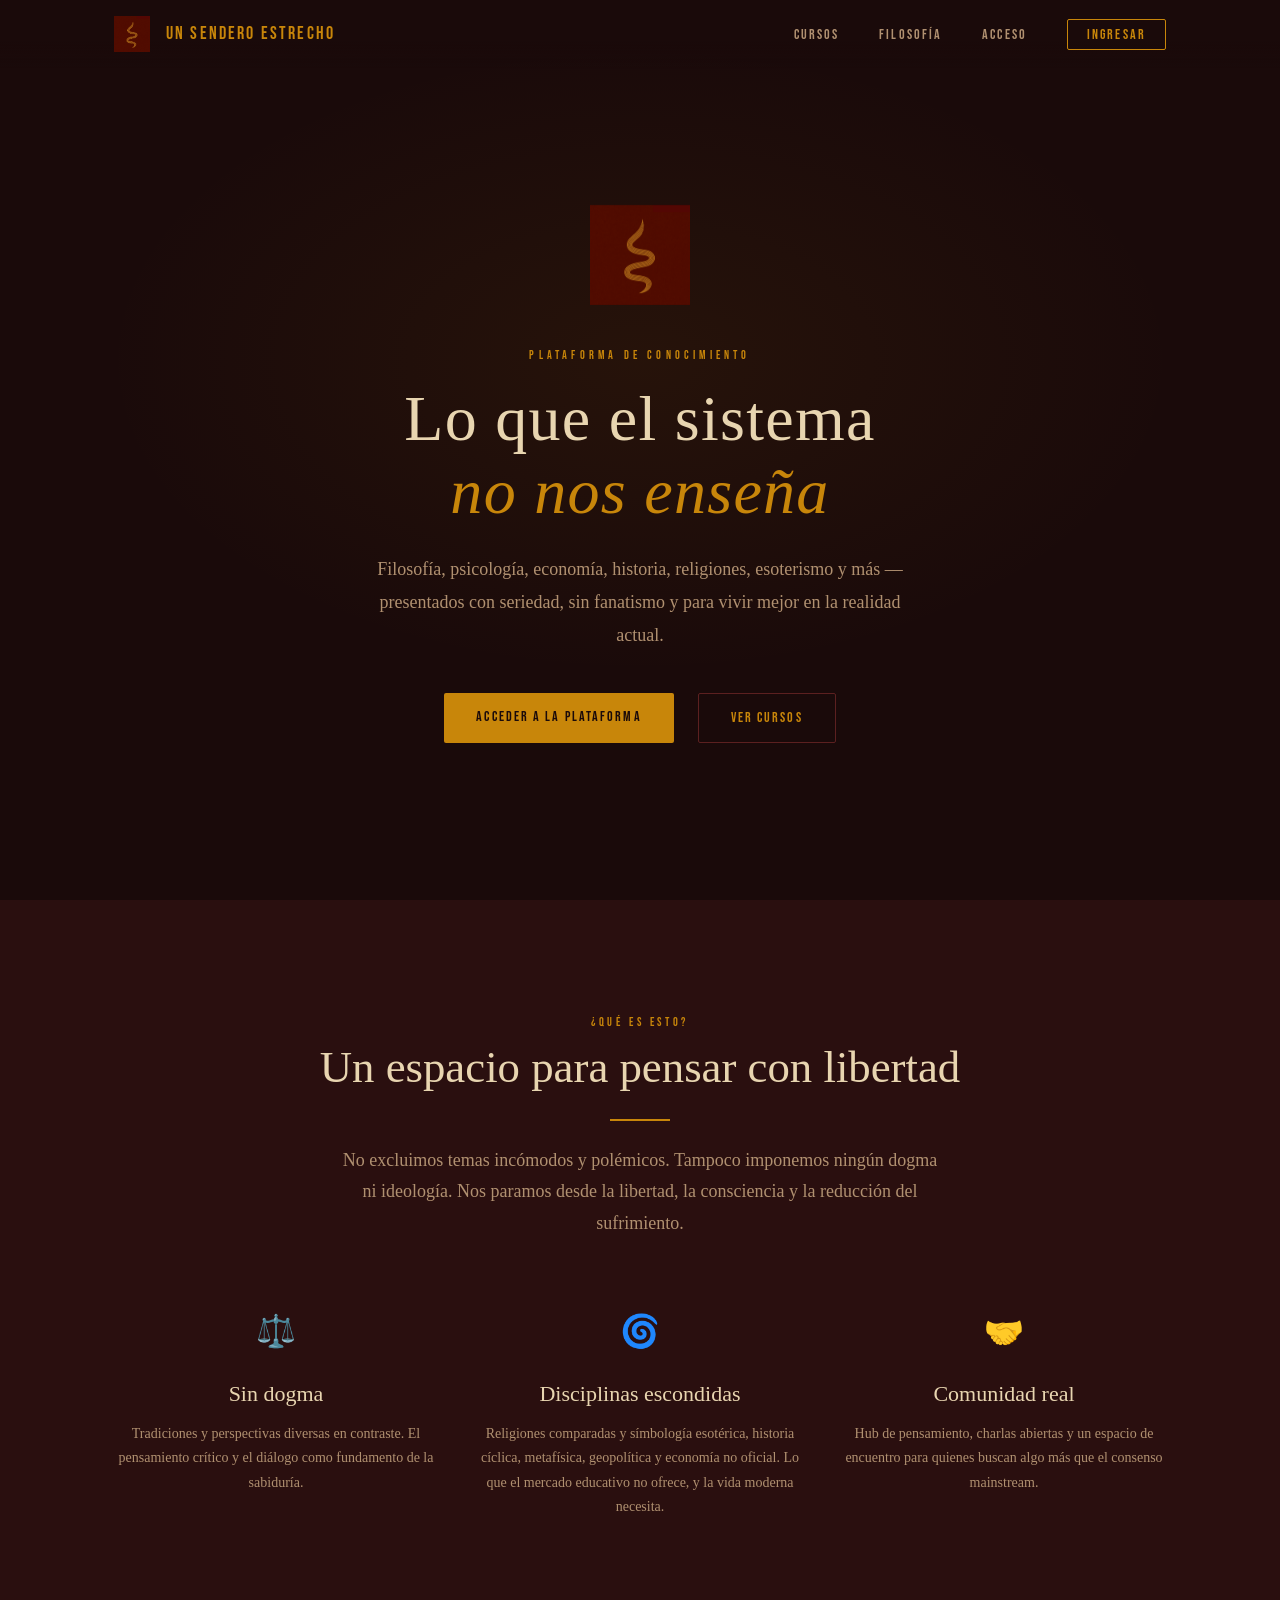
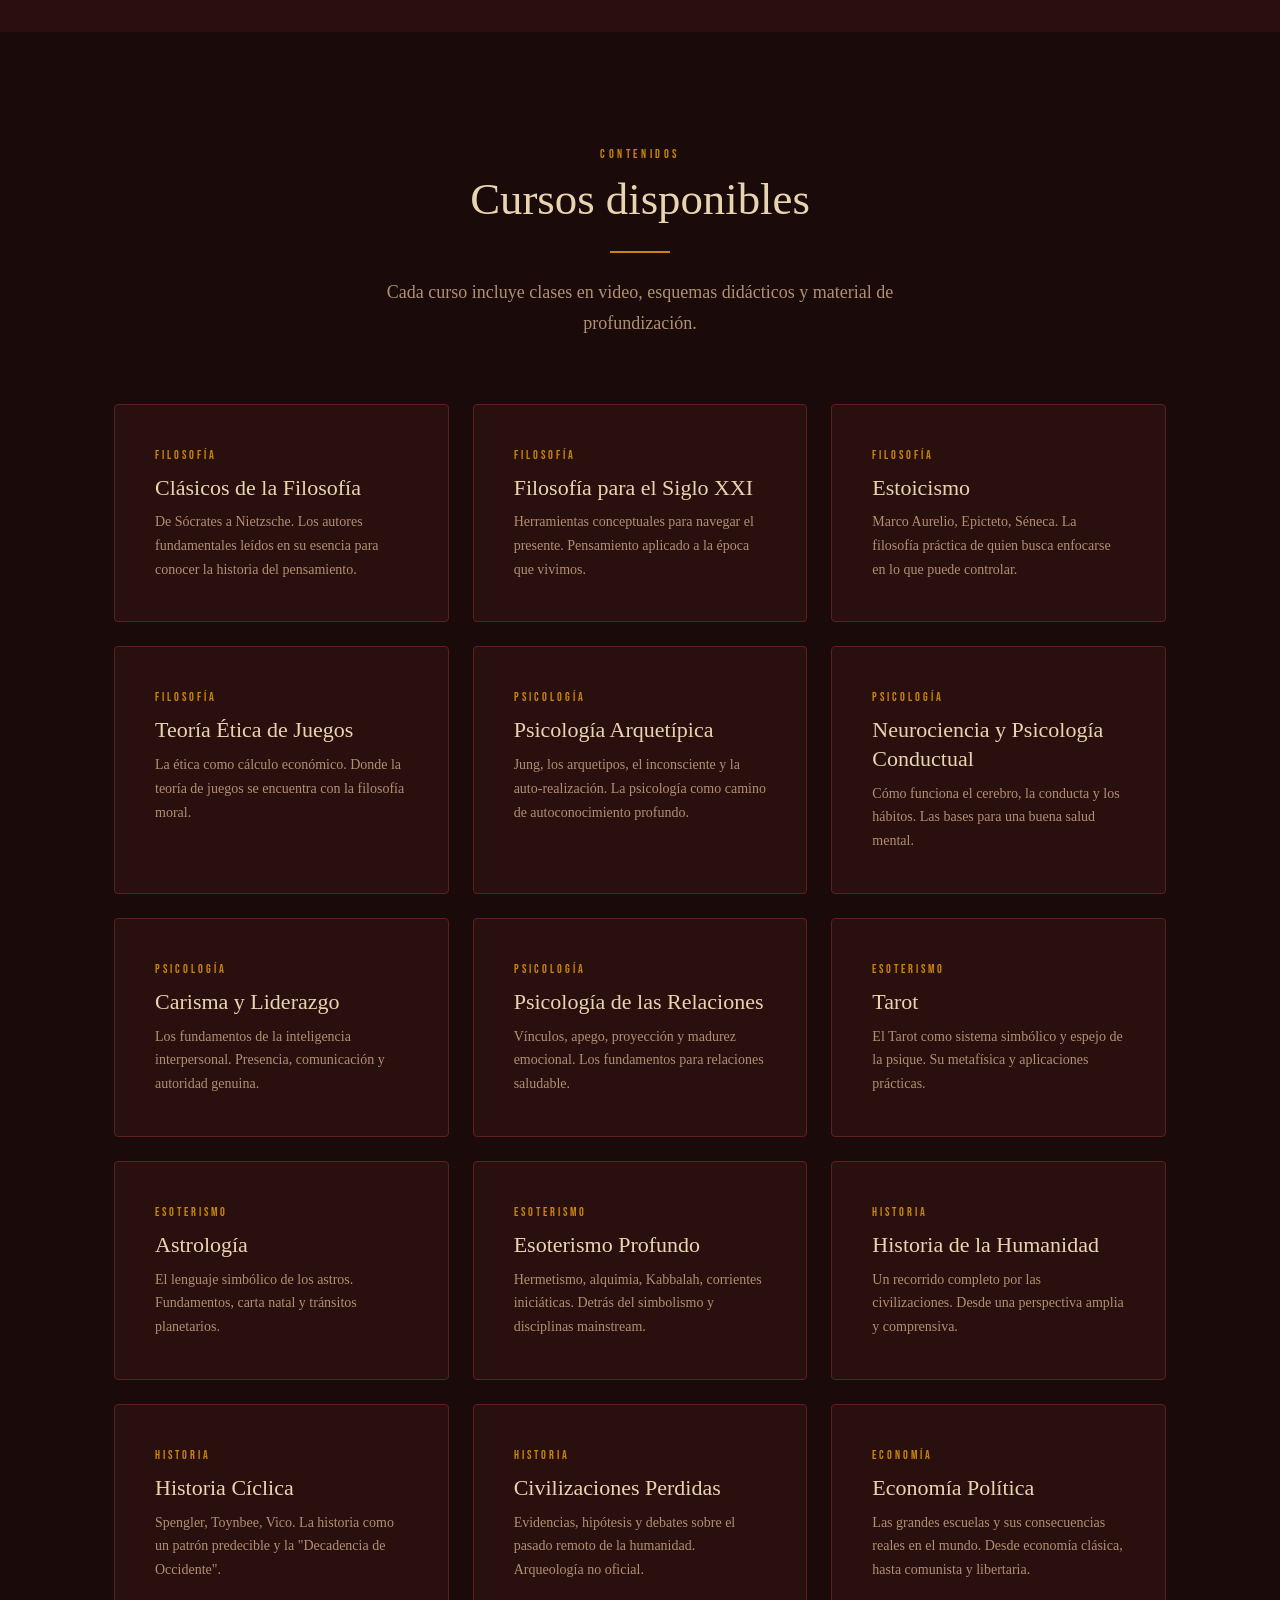
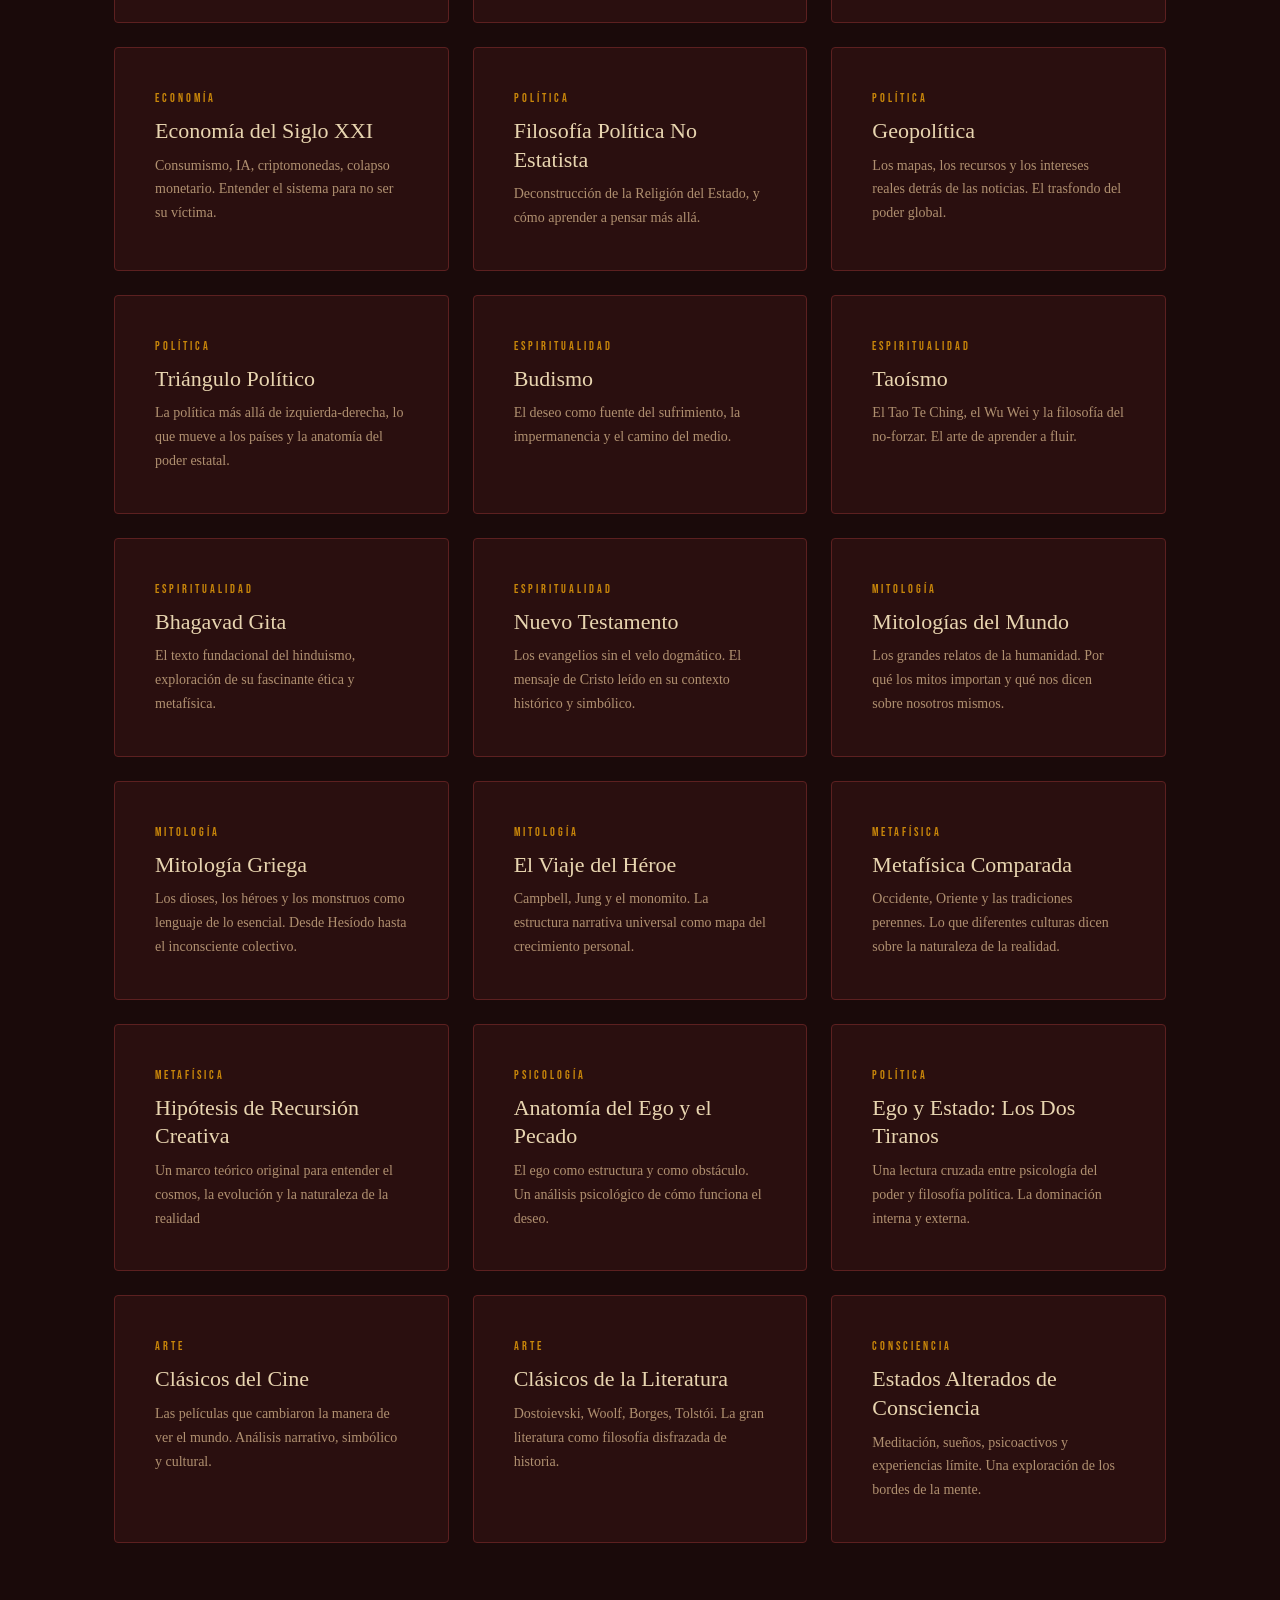
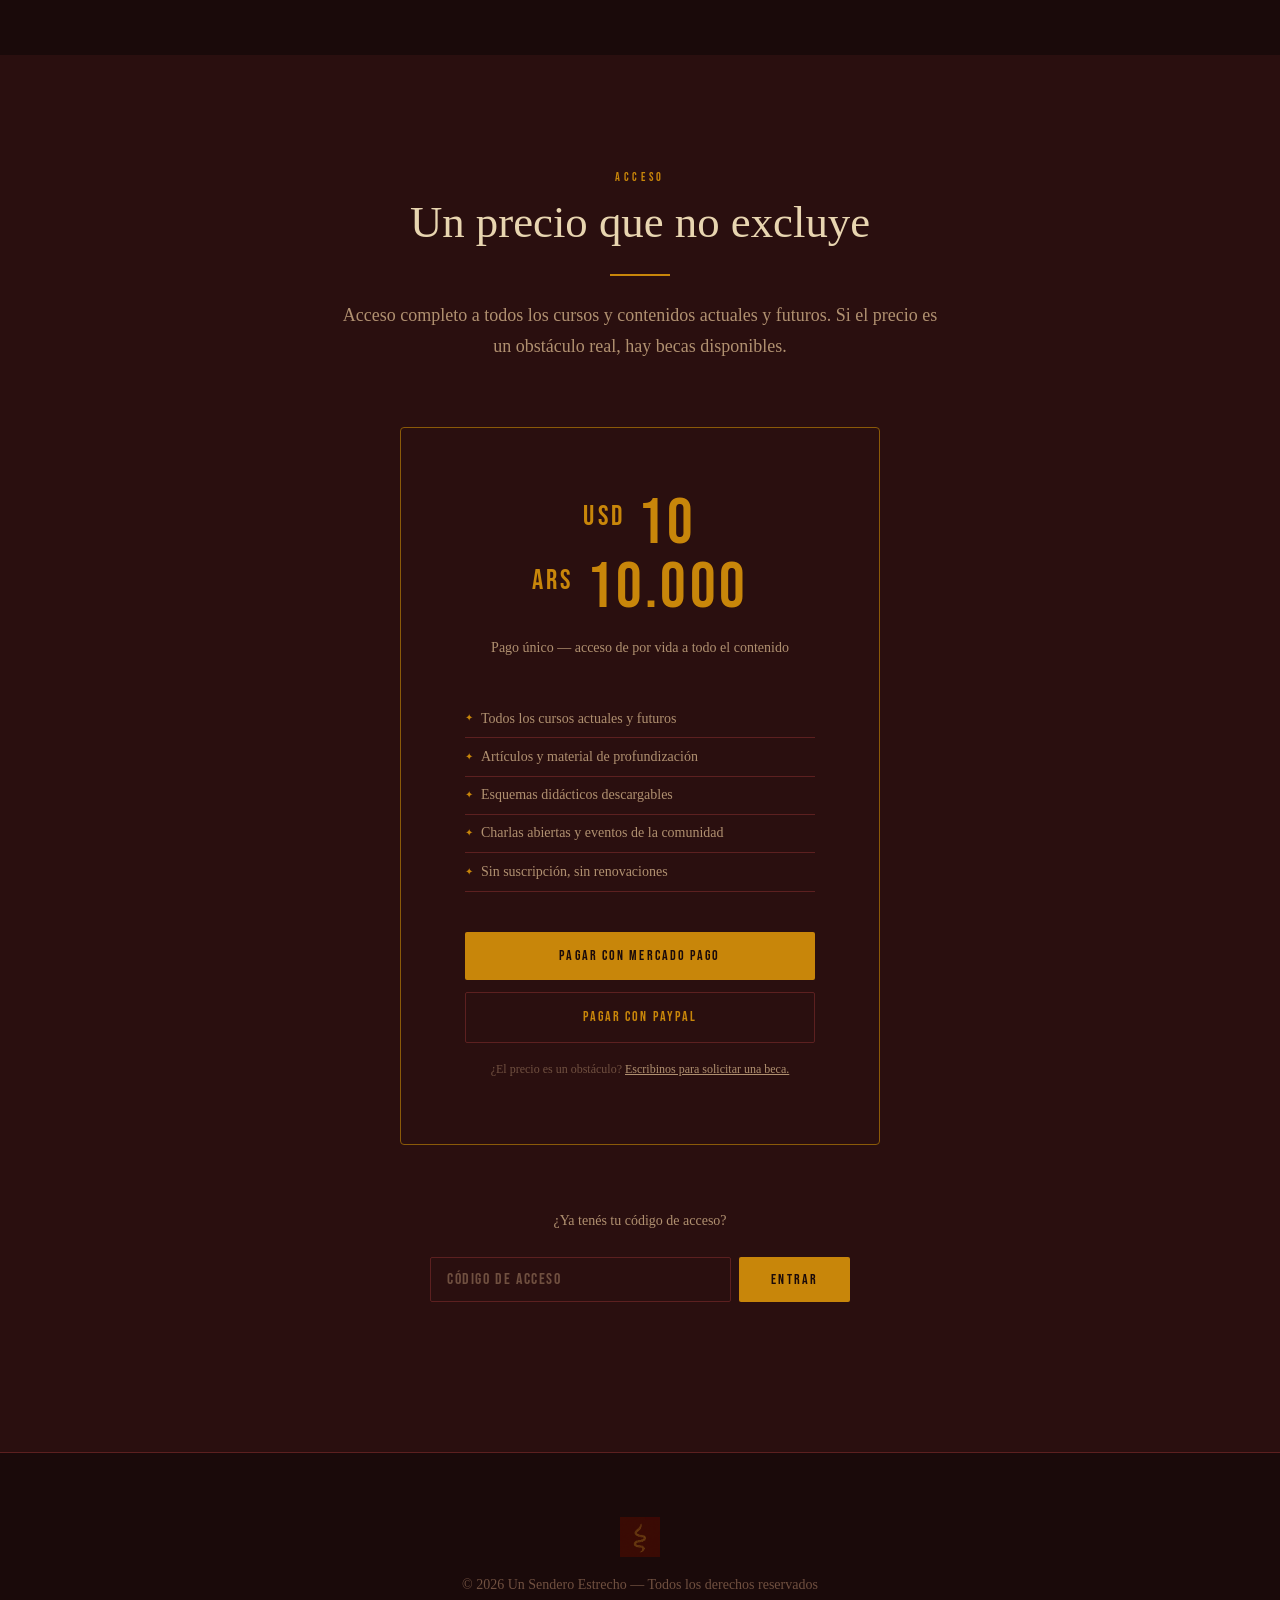
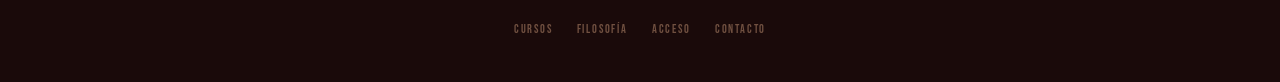
==== commit bd23f339: "Update index.html" ====
--- a/index.html
+++ b/index.html
@@ -31,7 +31,7 @@
     <img src="/assets/img/logo.png" alt="Un Sendero Estrecho" class="hero__logo" />
     <span class="hero__eyebrow">Plataforma de conocimiento</span>
     <h1 class="hero__titulo">
-      El conocimiento que el sistema<br>no nos <em>enseña</em>
+      Lo que el sistema<br><em>no nos enseña</em>
     </h1>
     <p class="hero__bajada">
       Filosofía, psicología, economía, historia, religiones, esoterismo y más —
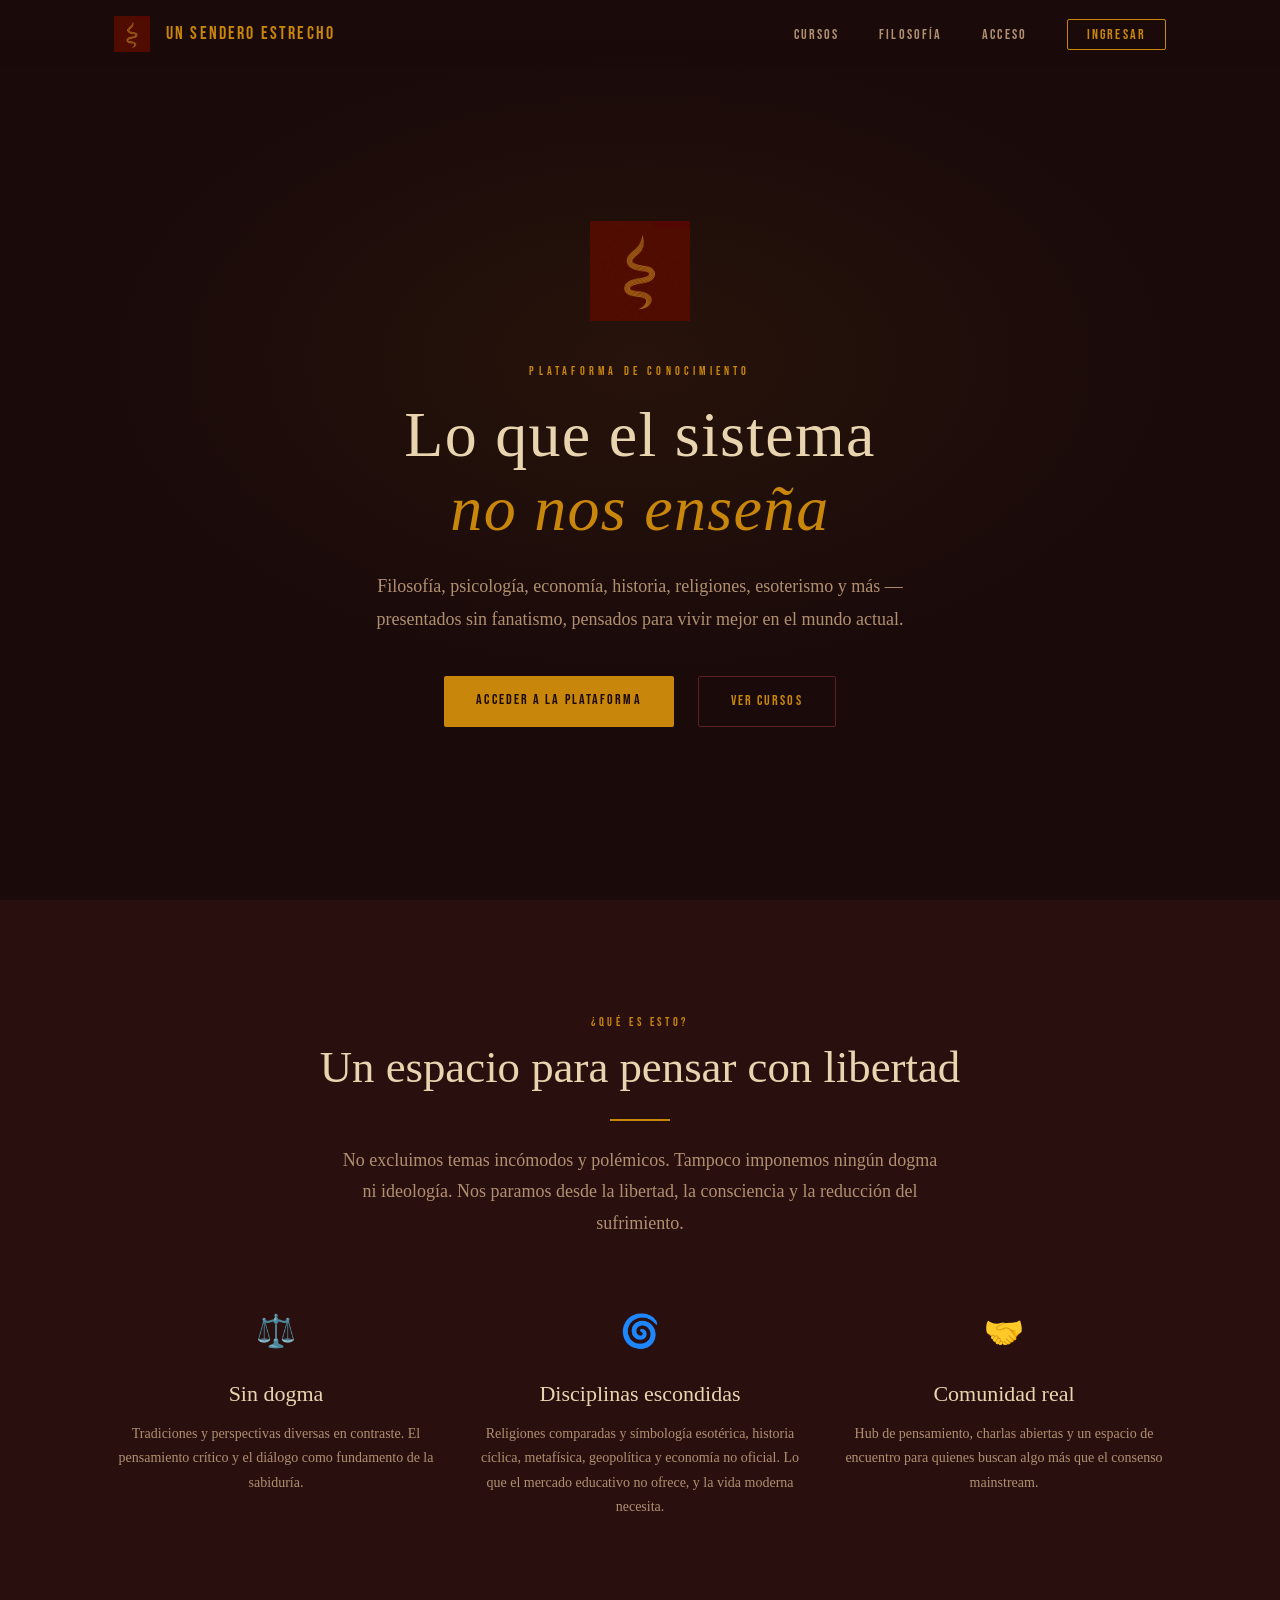
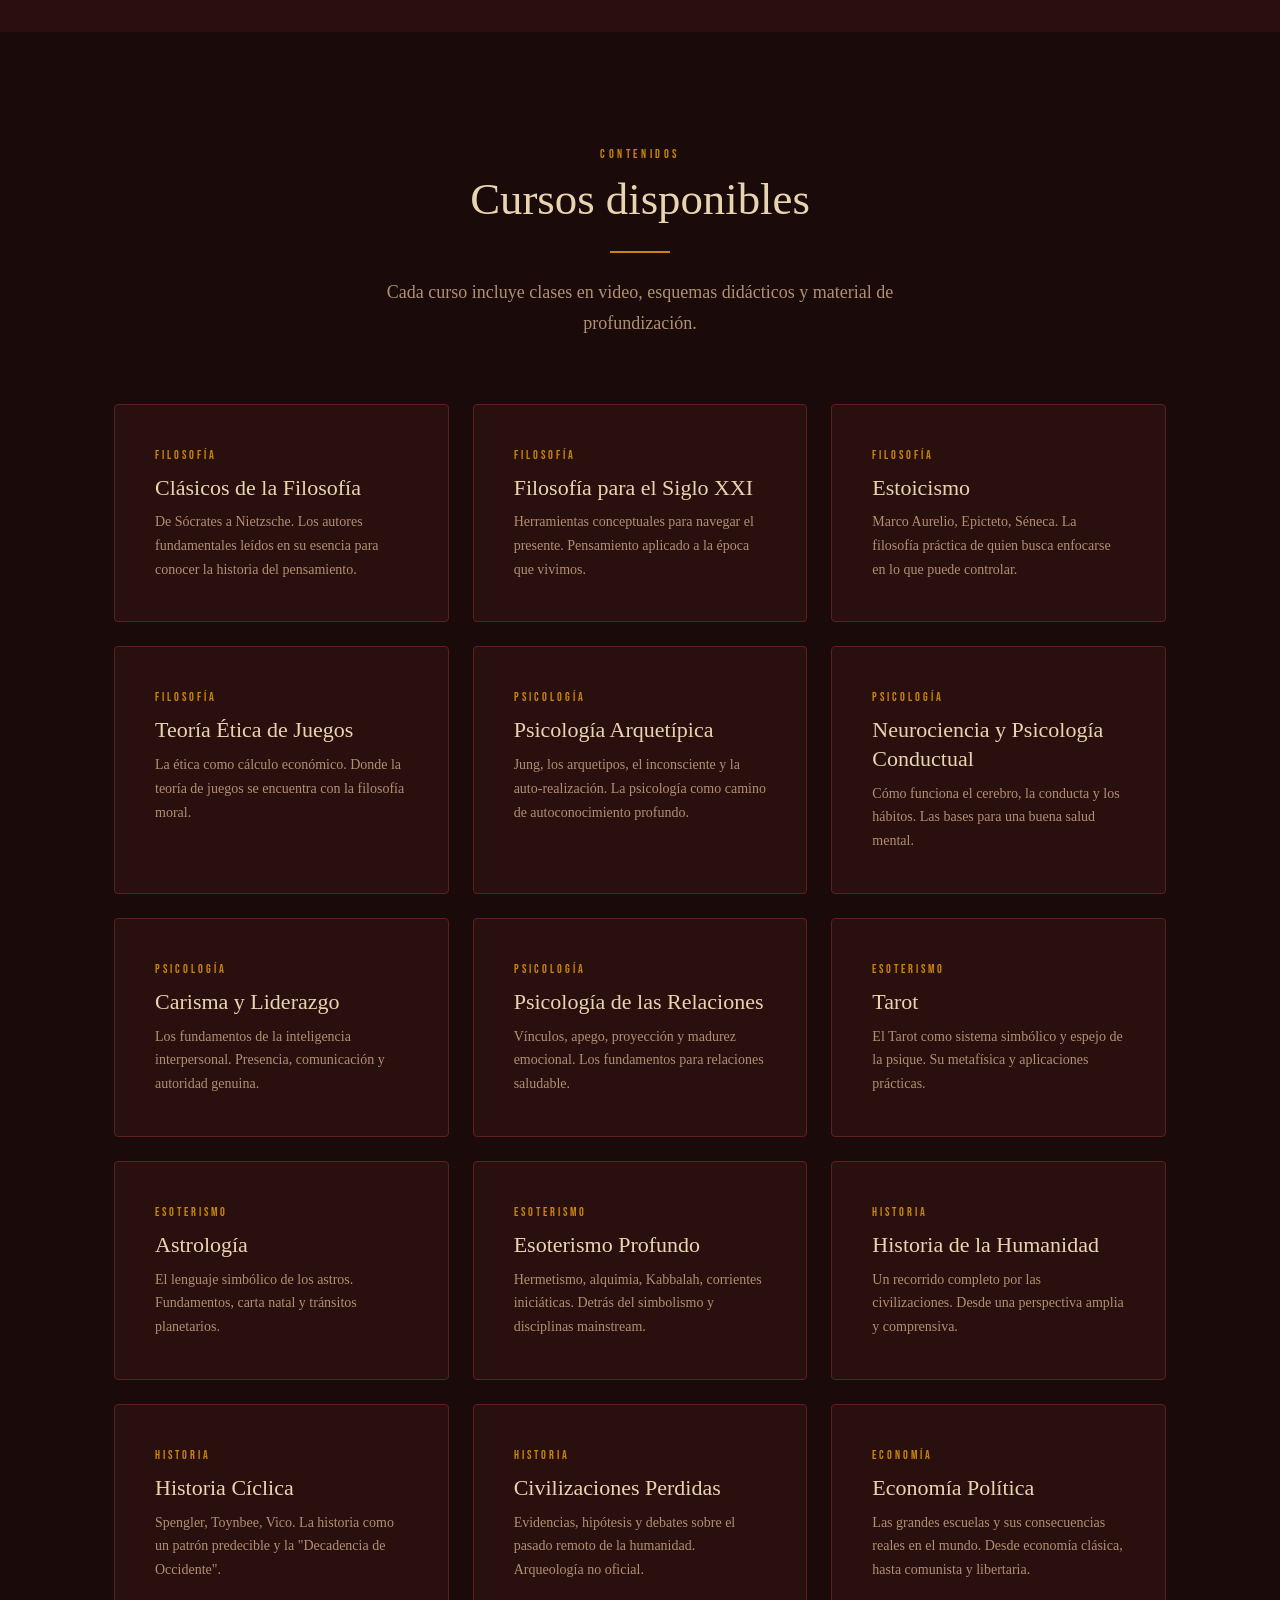
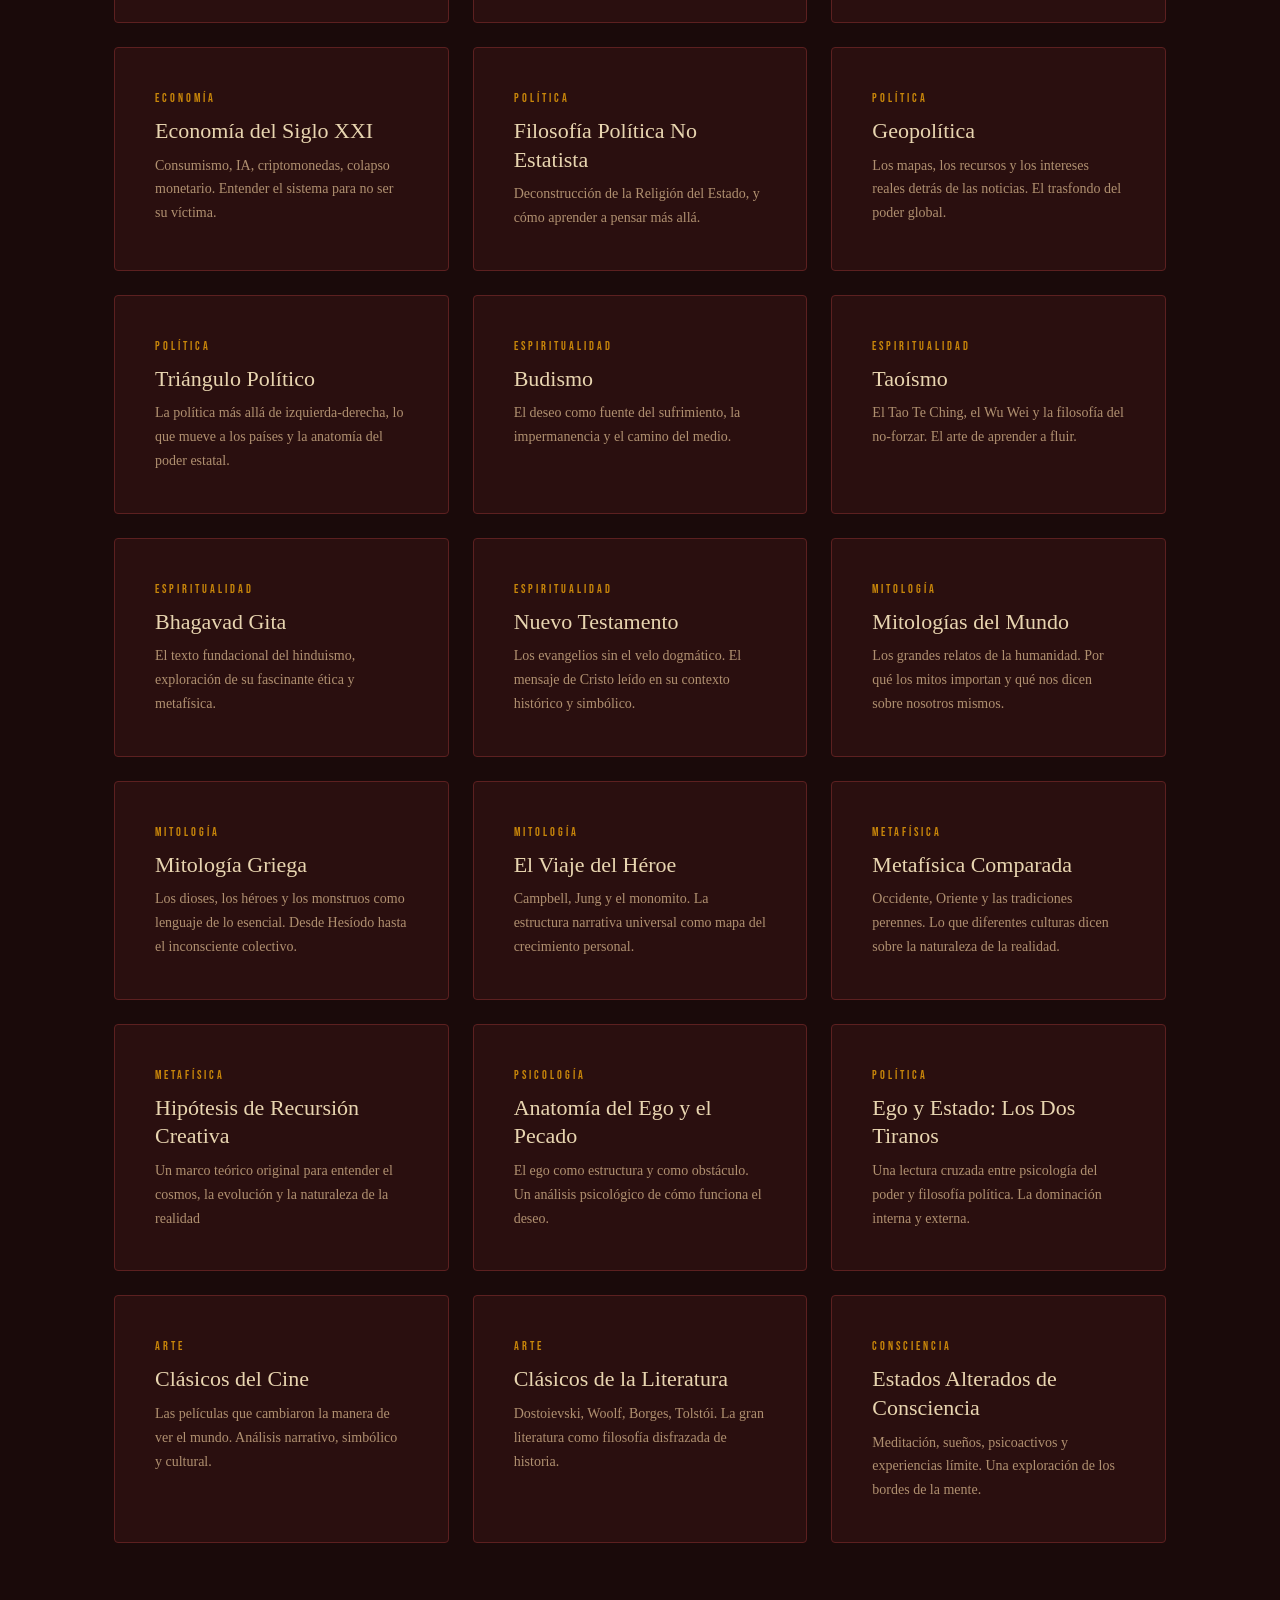
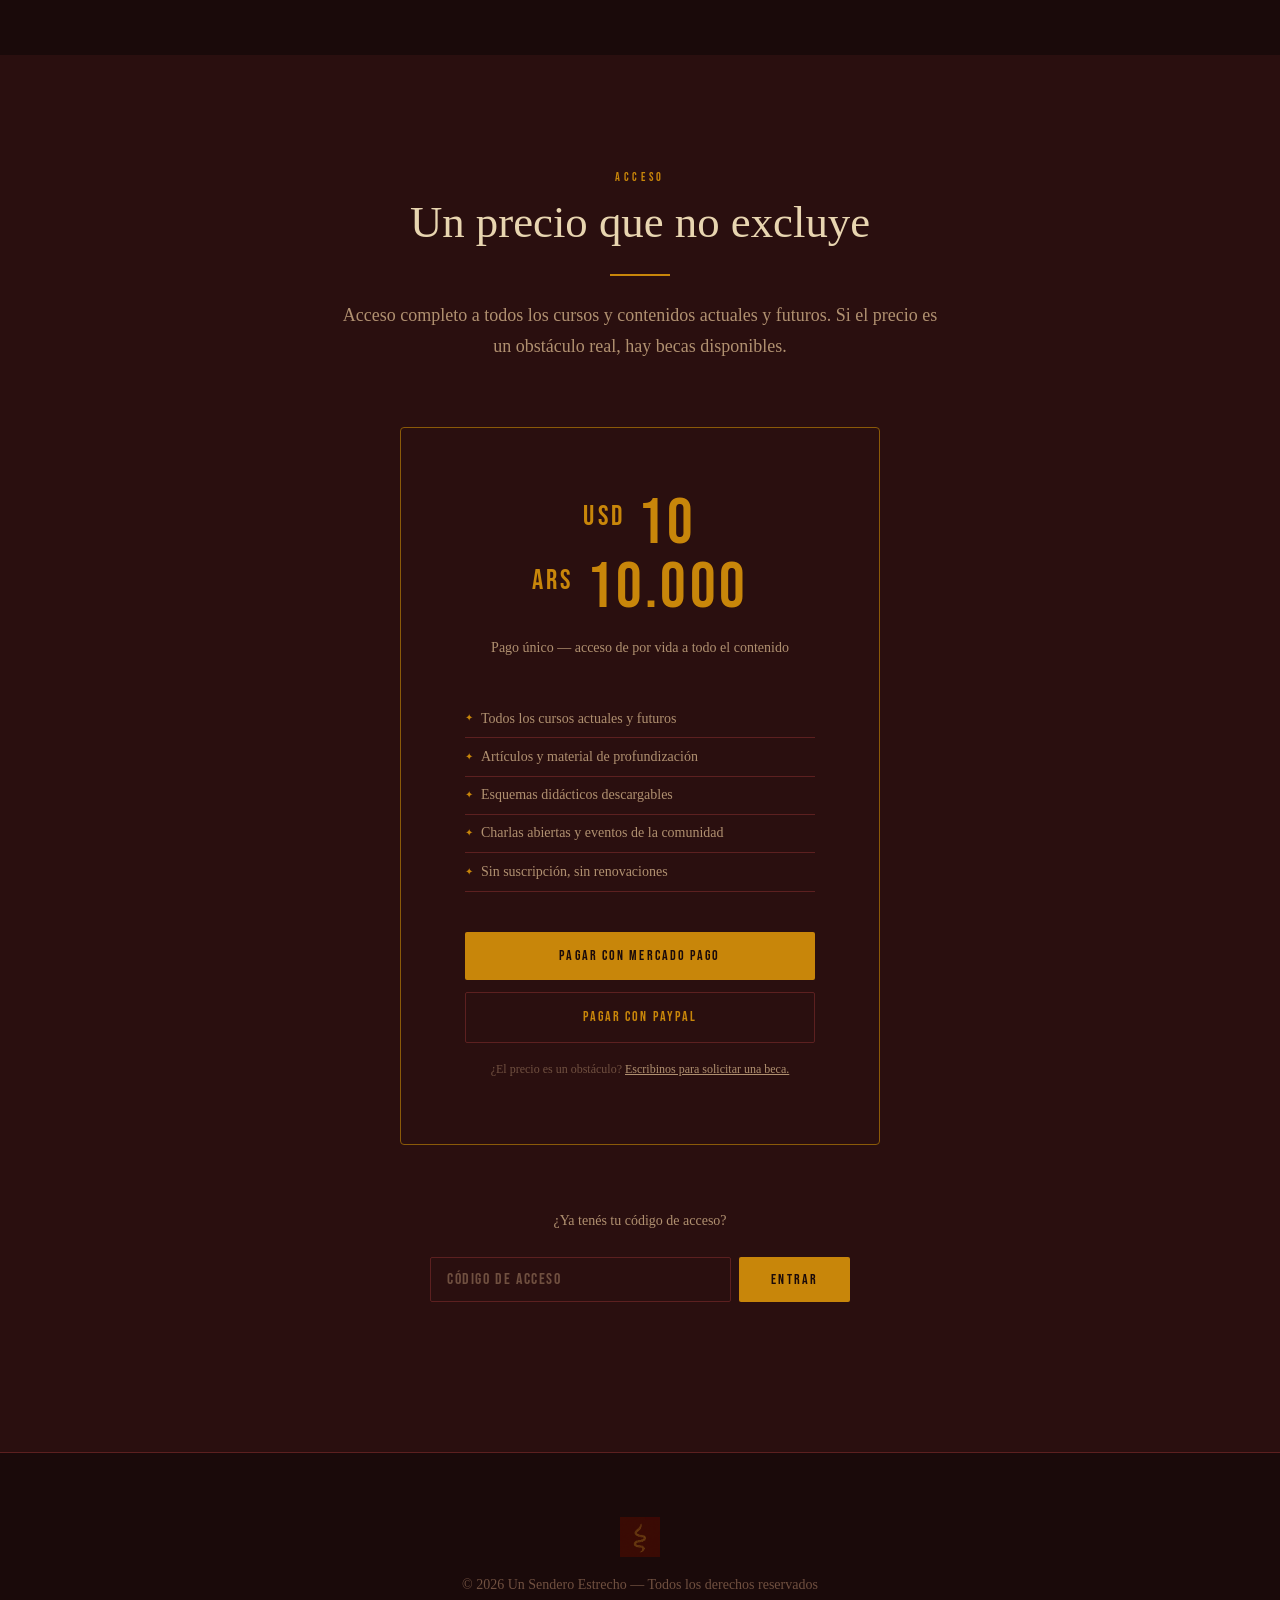
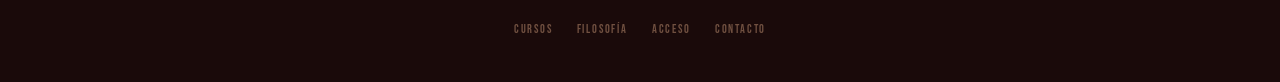
==== commit 774bfab5: "Update index.html" ====
--- a/index.html
+++ b/index.html
@@ -35,7 +35,7 @@
     </h1>
     <p class="hero__bajada">
       Filosofía, psicología, economía, historia, religiones, esoterismo y más —
-      presentados con seriedad, sin fanatismo y para vivir mejor en la realidad actual.
+      presentados sin fanatismo, pensados para vivir mejor en el mundo actual.
     </p>
     <div class="hero__acciones">
       <a href="#acceso" class="btn btn--primario">ACCEDER A LA PLATAFORMA</a>
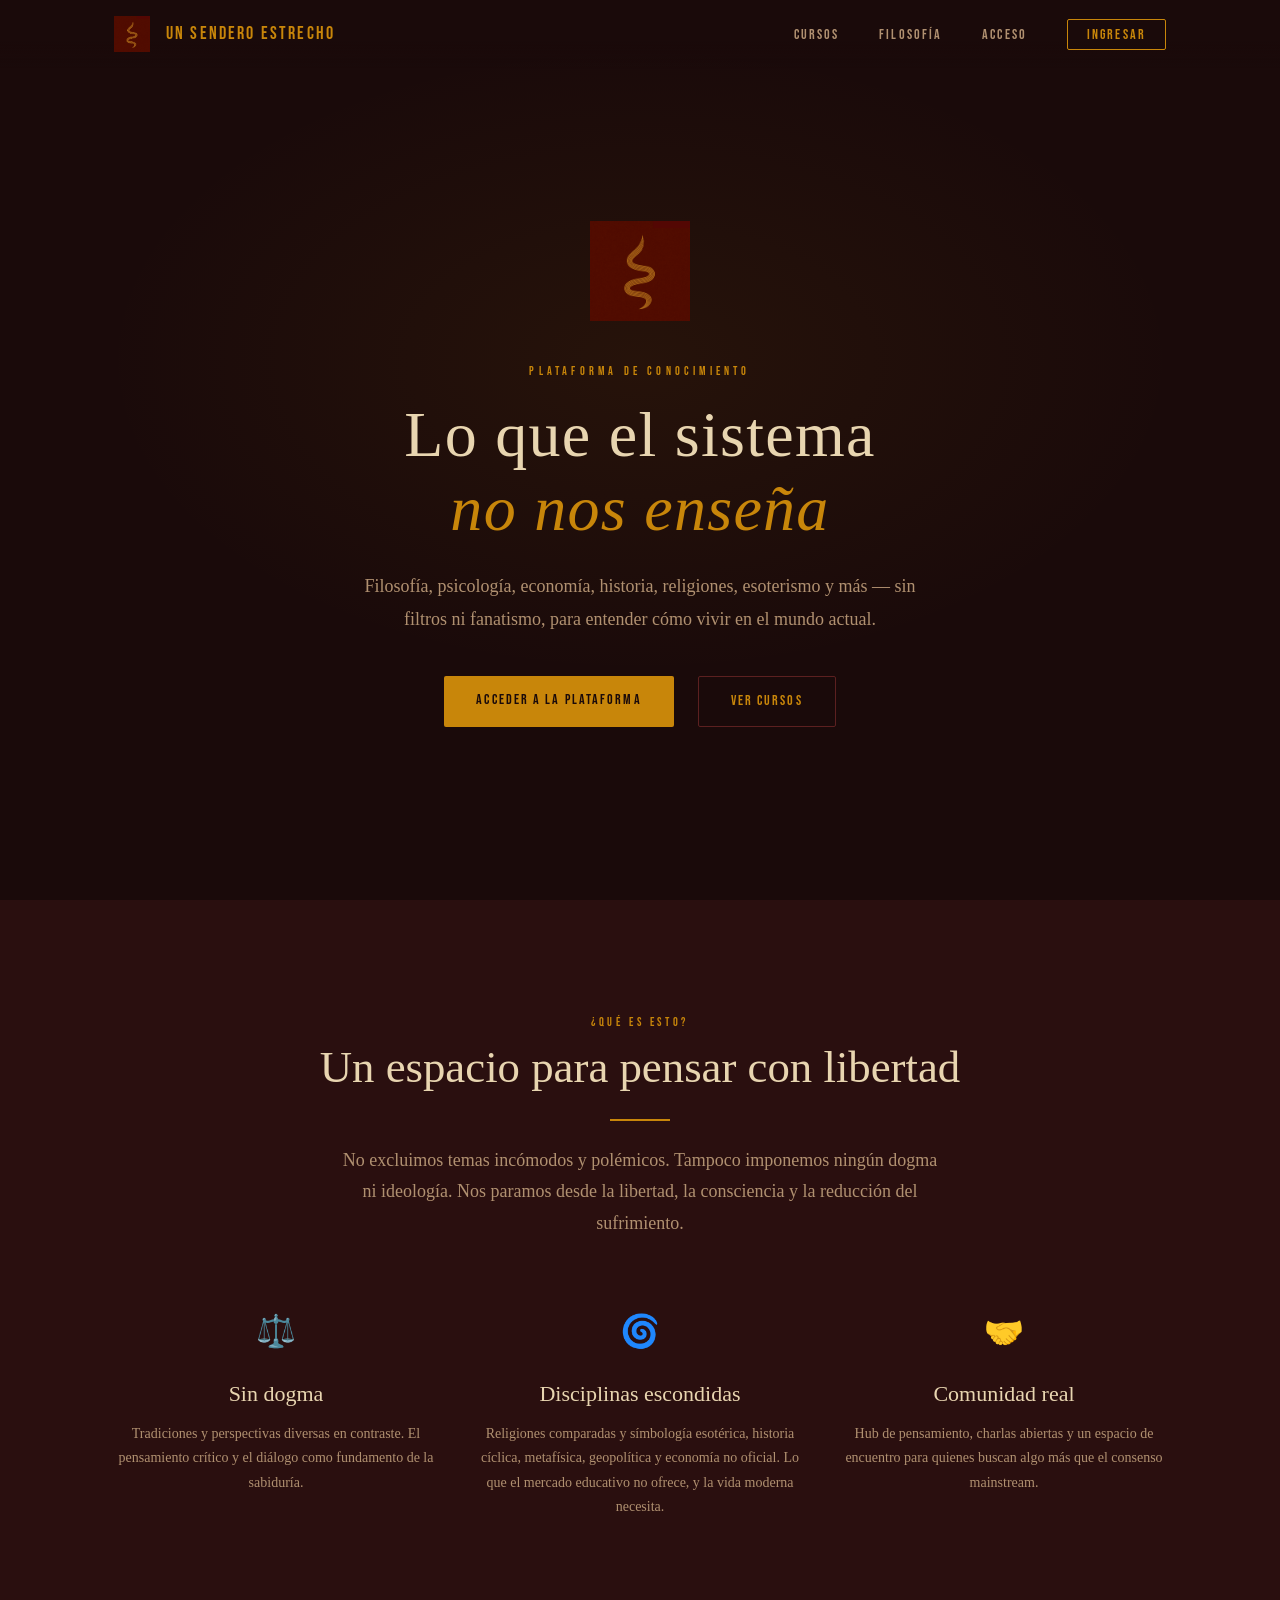
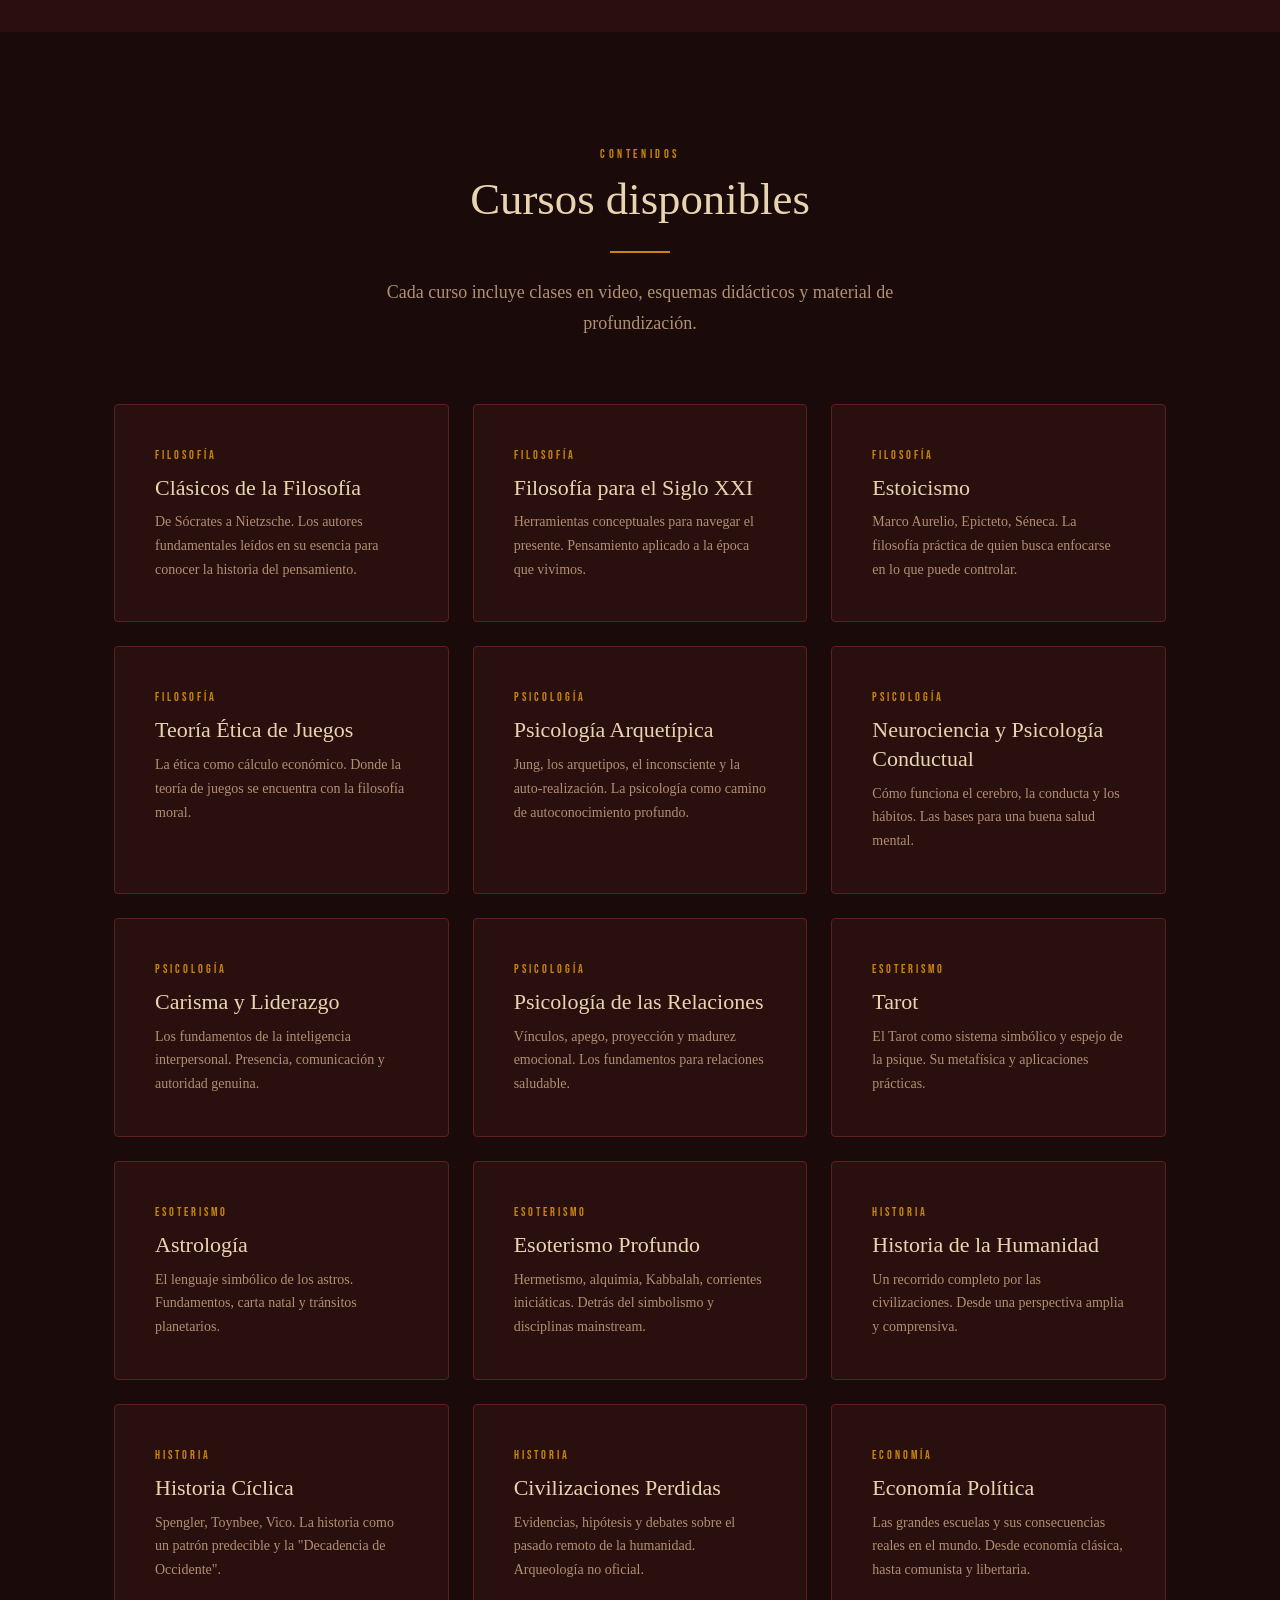
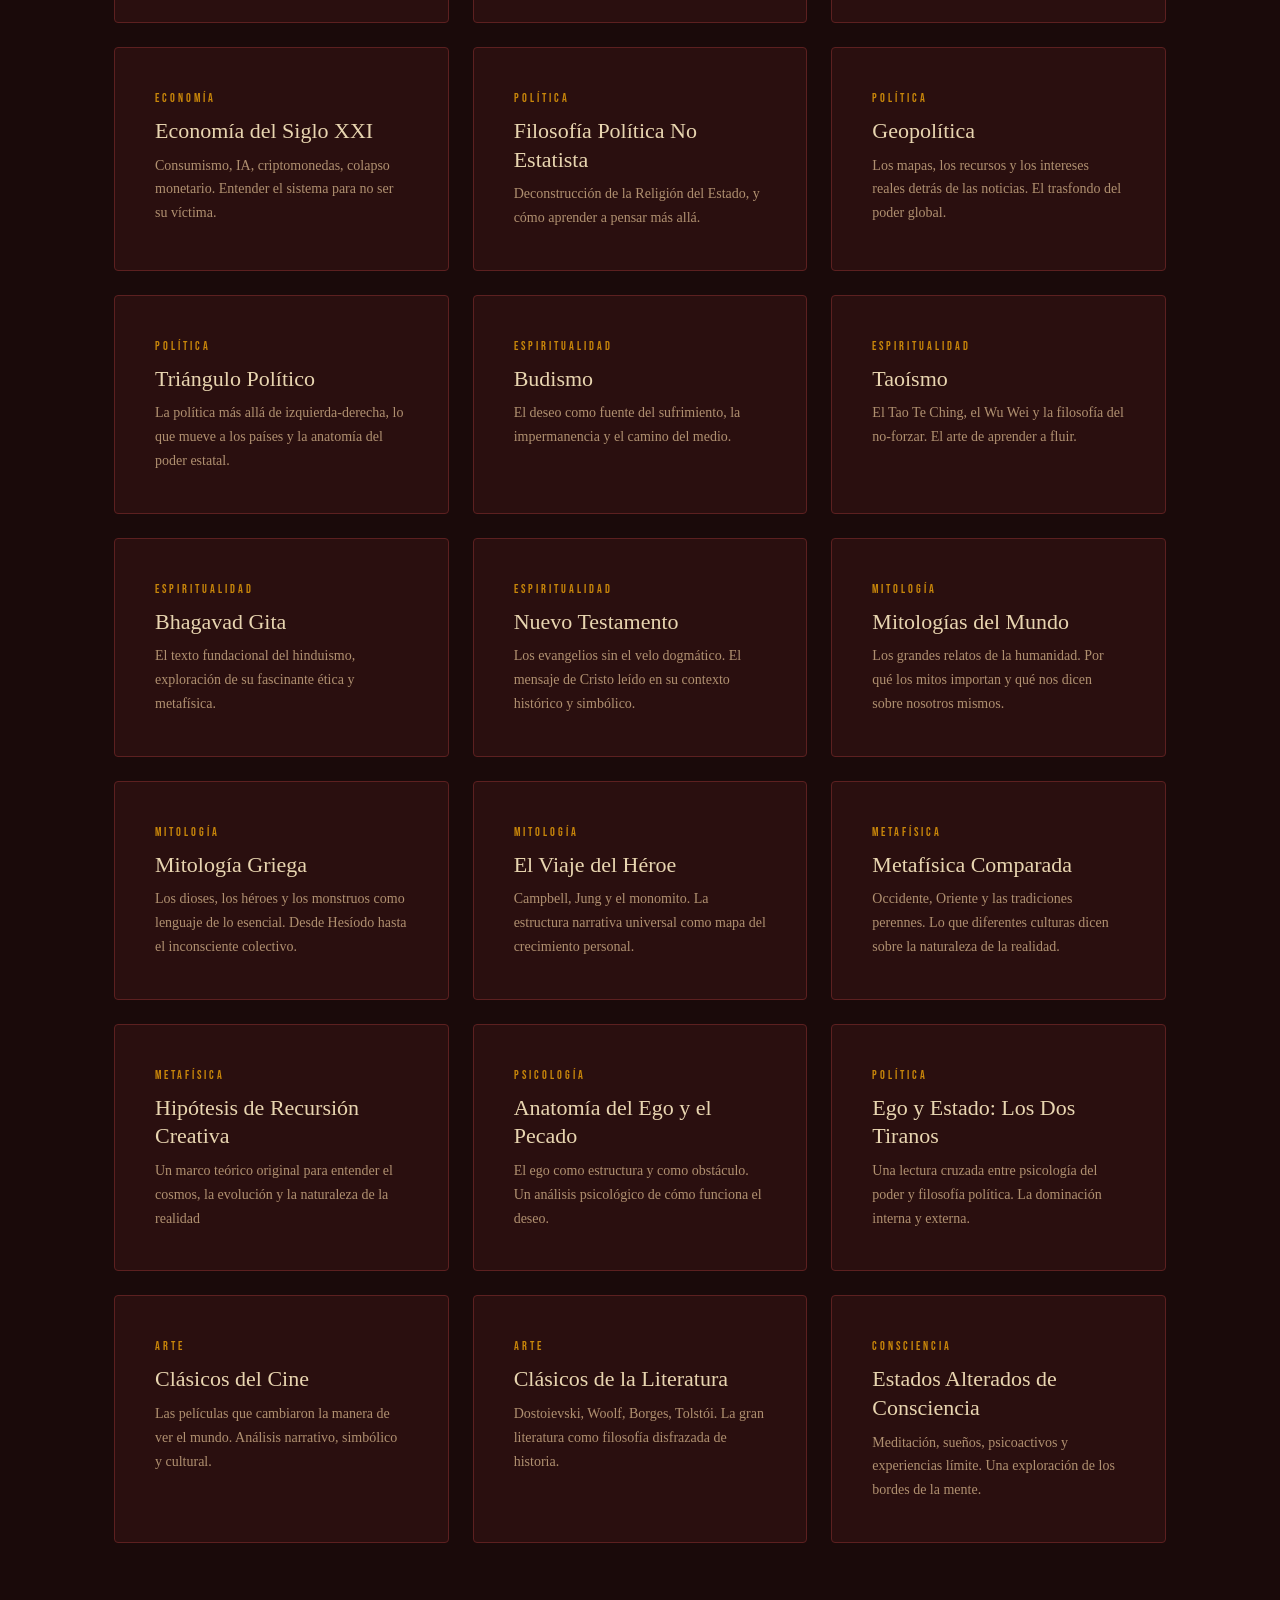
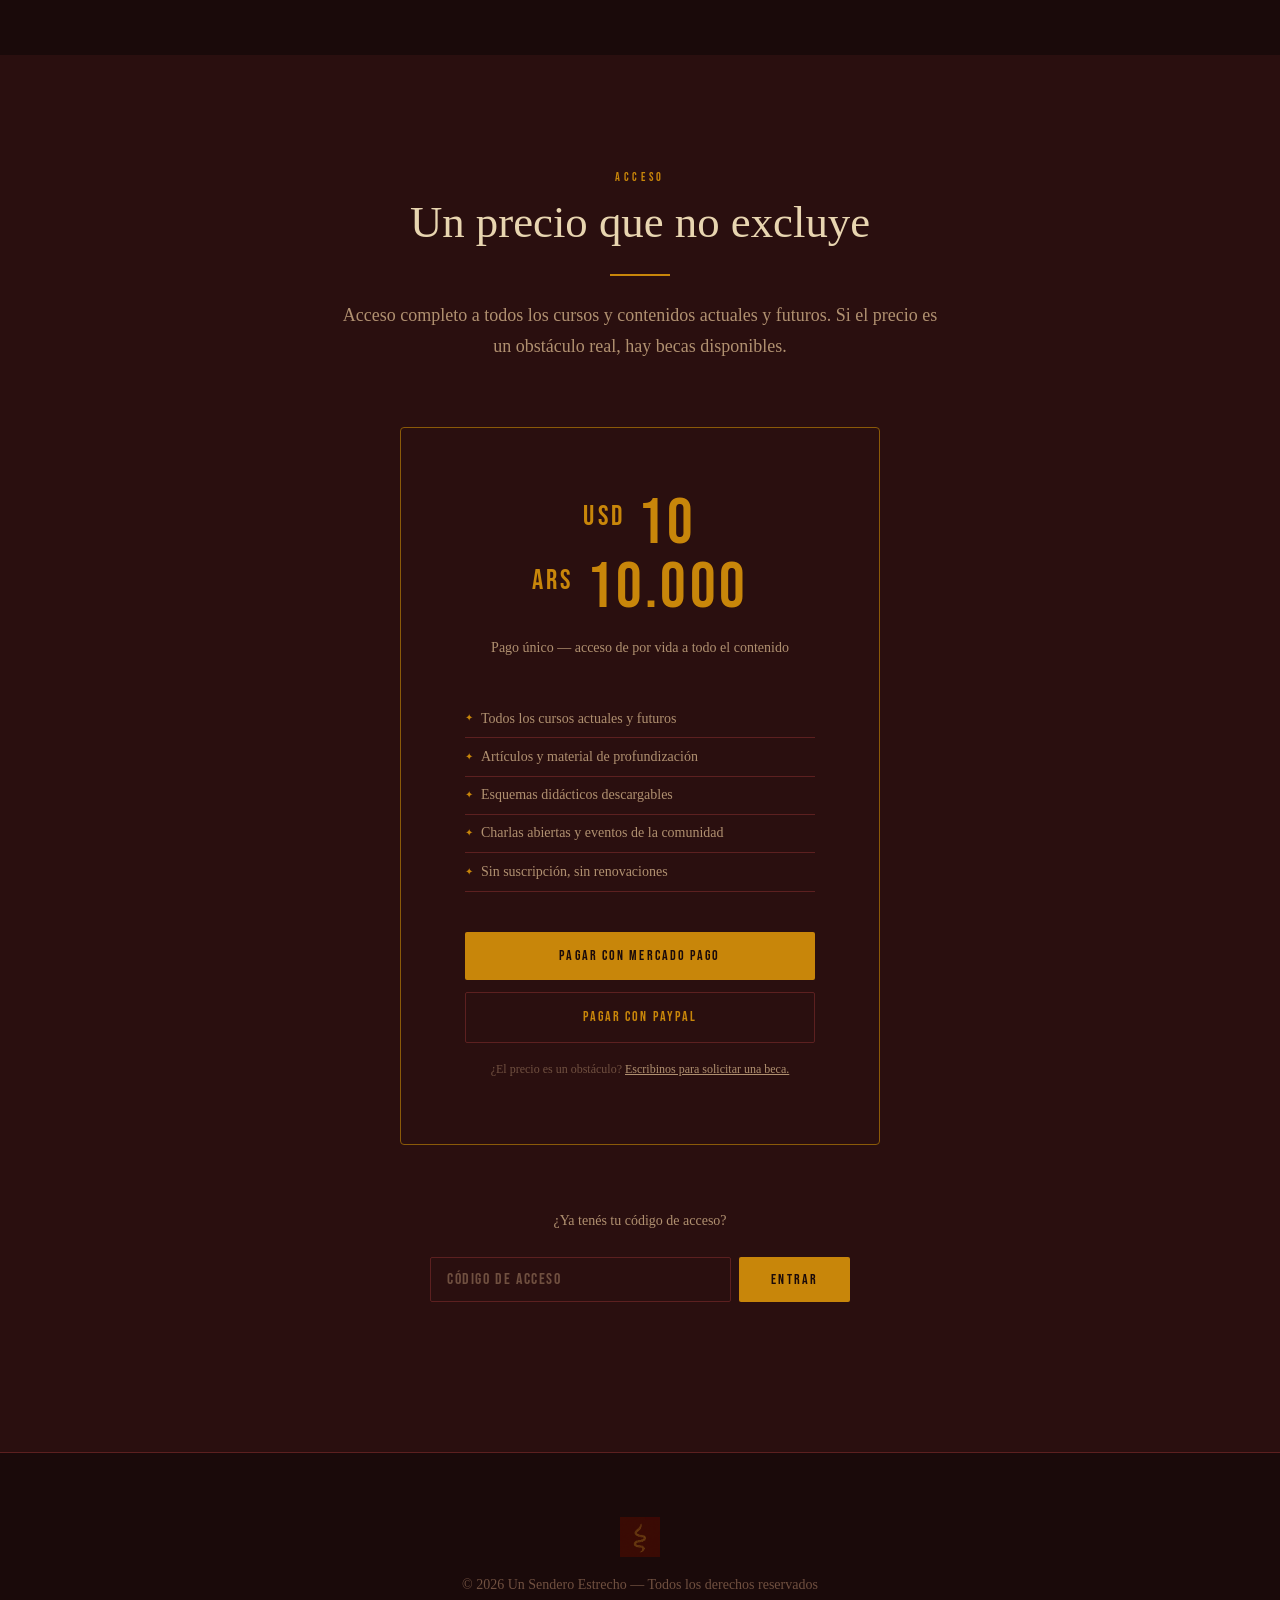
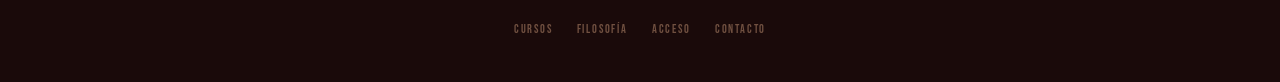
==== commit f8a02997: "Update index.html" ====
--- a/index.html
+++ b/index.html
@@ -35,7 +35,7 @@
     </h1>
     <p class="hero__bajada">
       Filosofía, psicología, economía, historia, religiones, esoterismo y más —
-      presentados sin fanatismo, pensados para vivir mejor en el mundo actual.
+      sin filtros ni fanatismo, para entender cómo vivir en el mundo actual.
     </p>
     <div class="hero__acciones">
       <a href="#acceso" class="btn btn--primario">ACCEDER A LA PLATAFORMA</a>
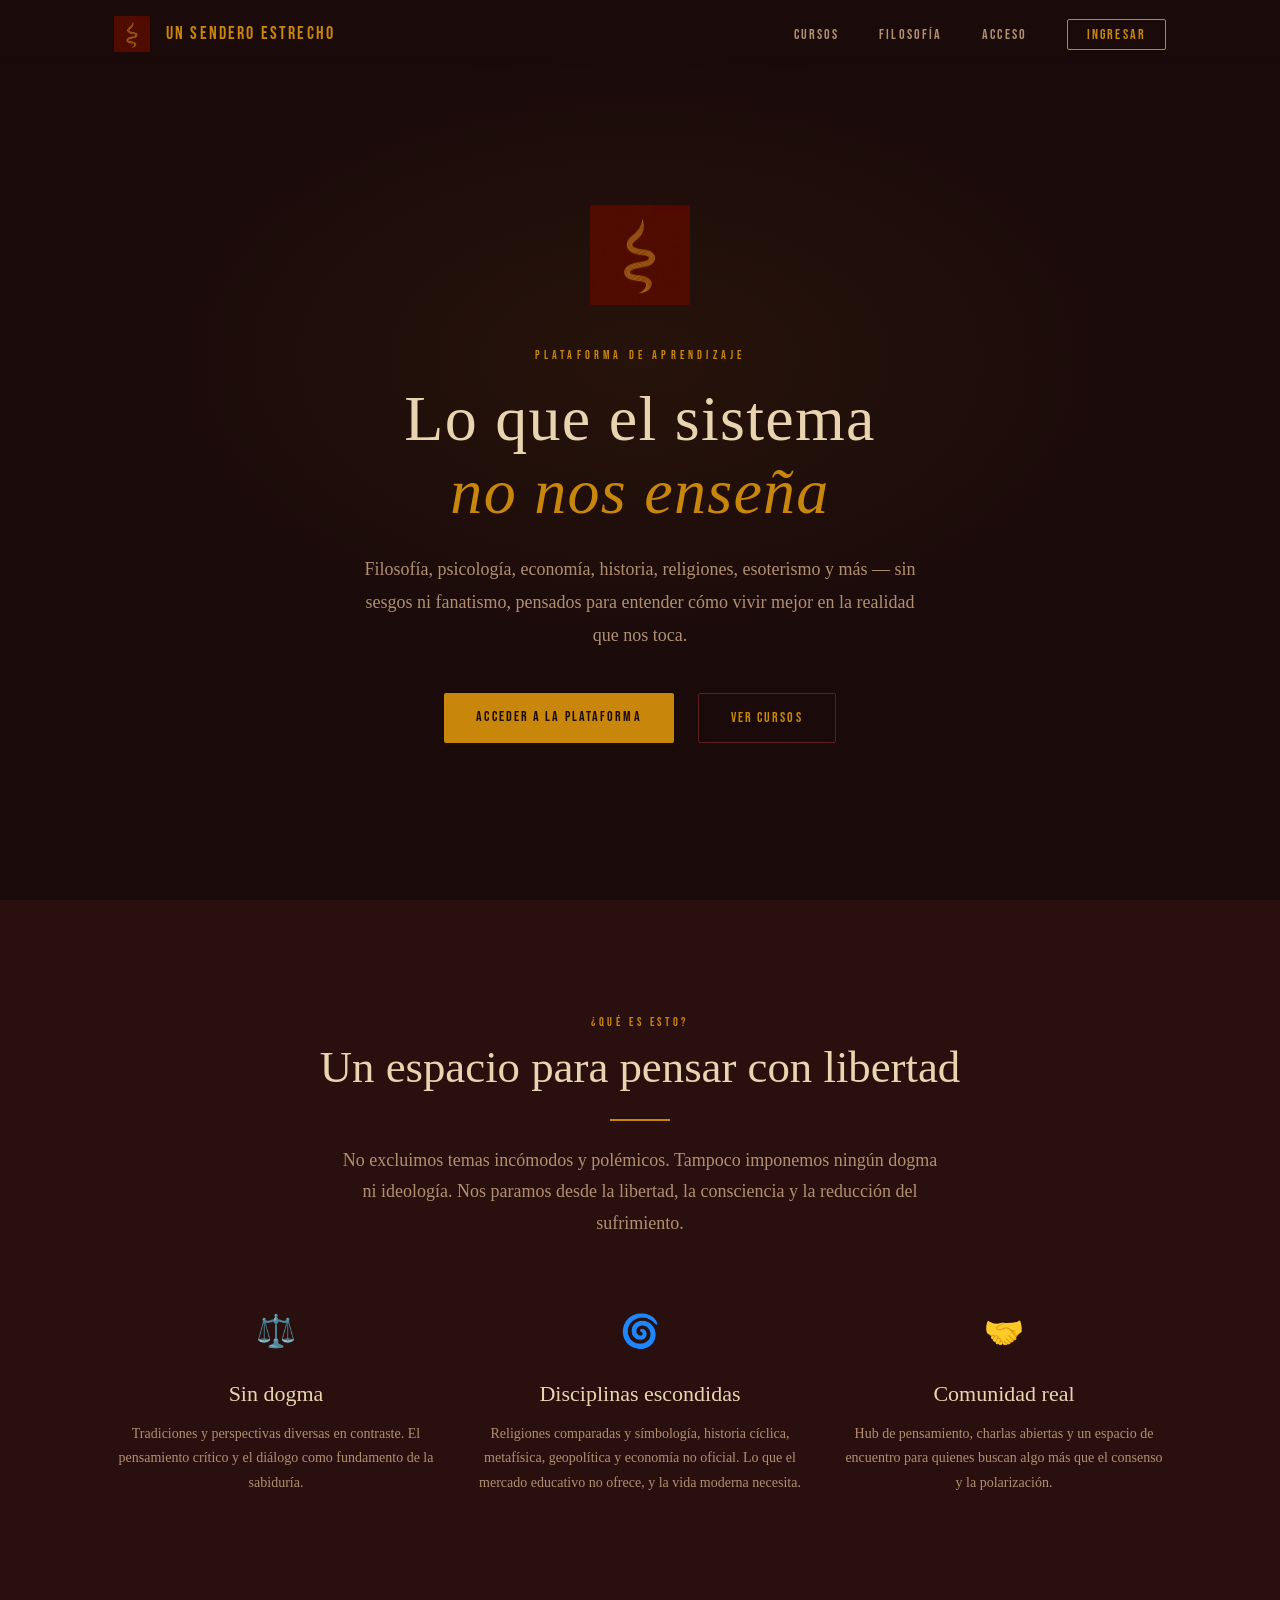
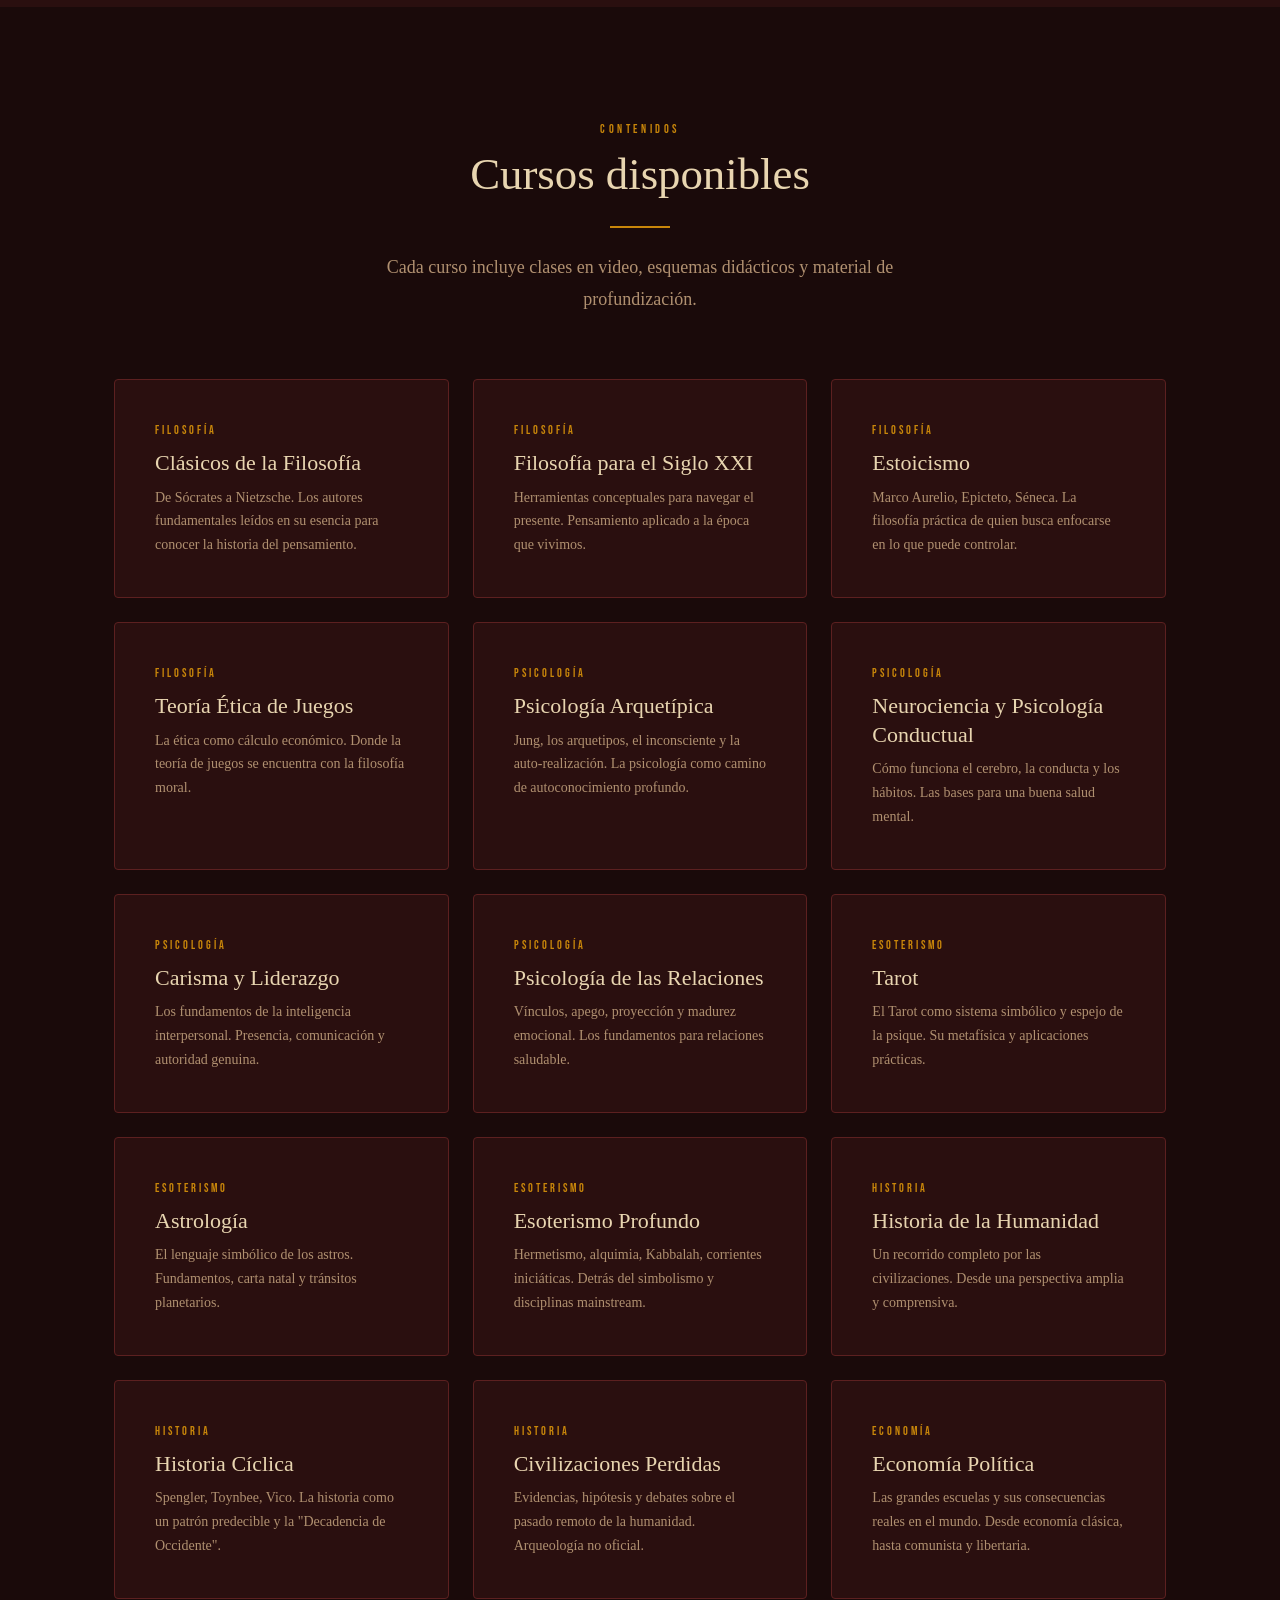
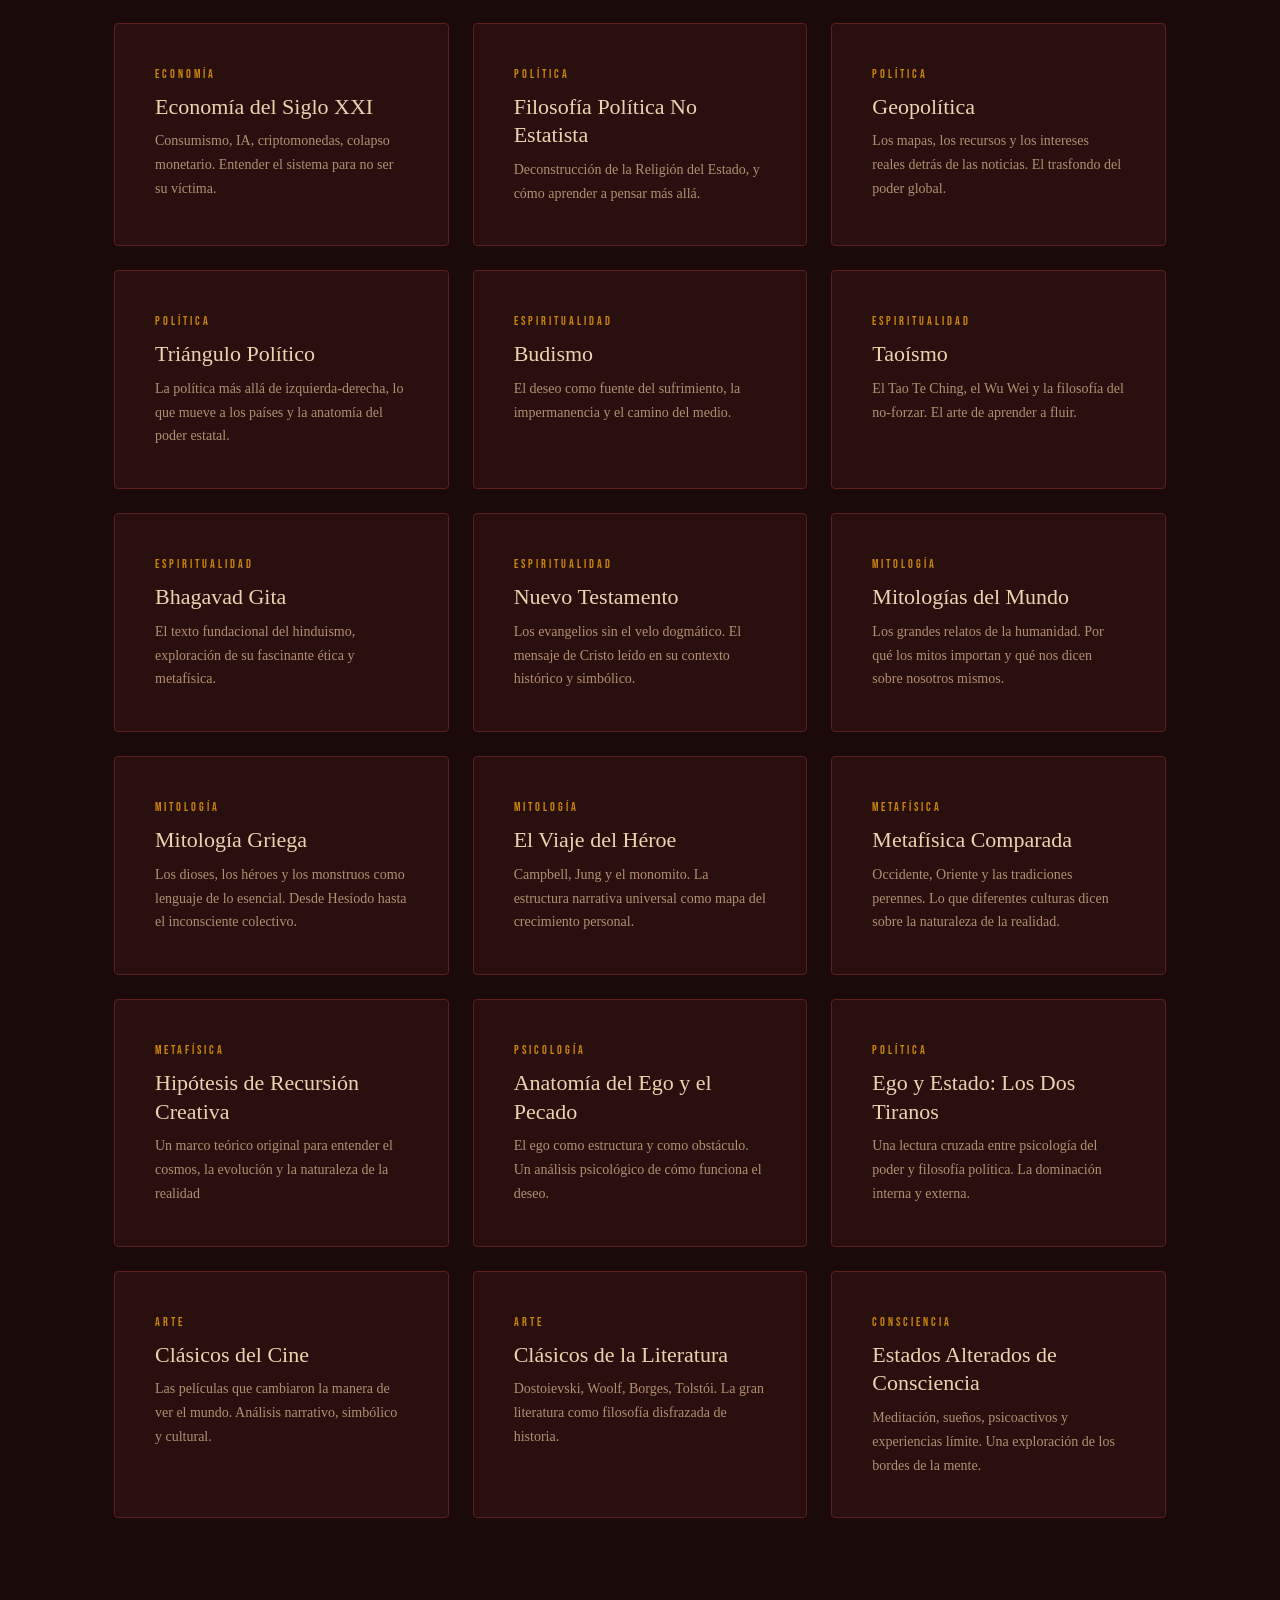
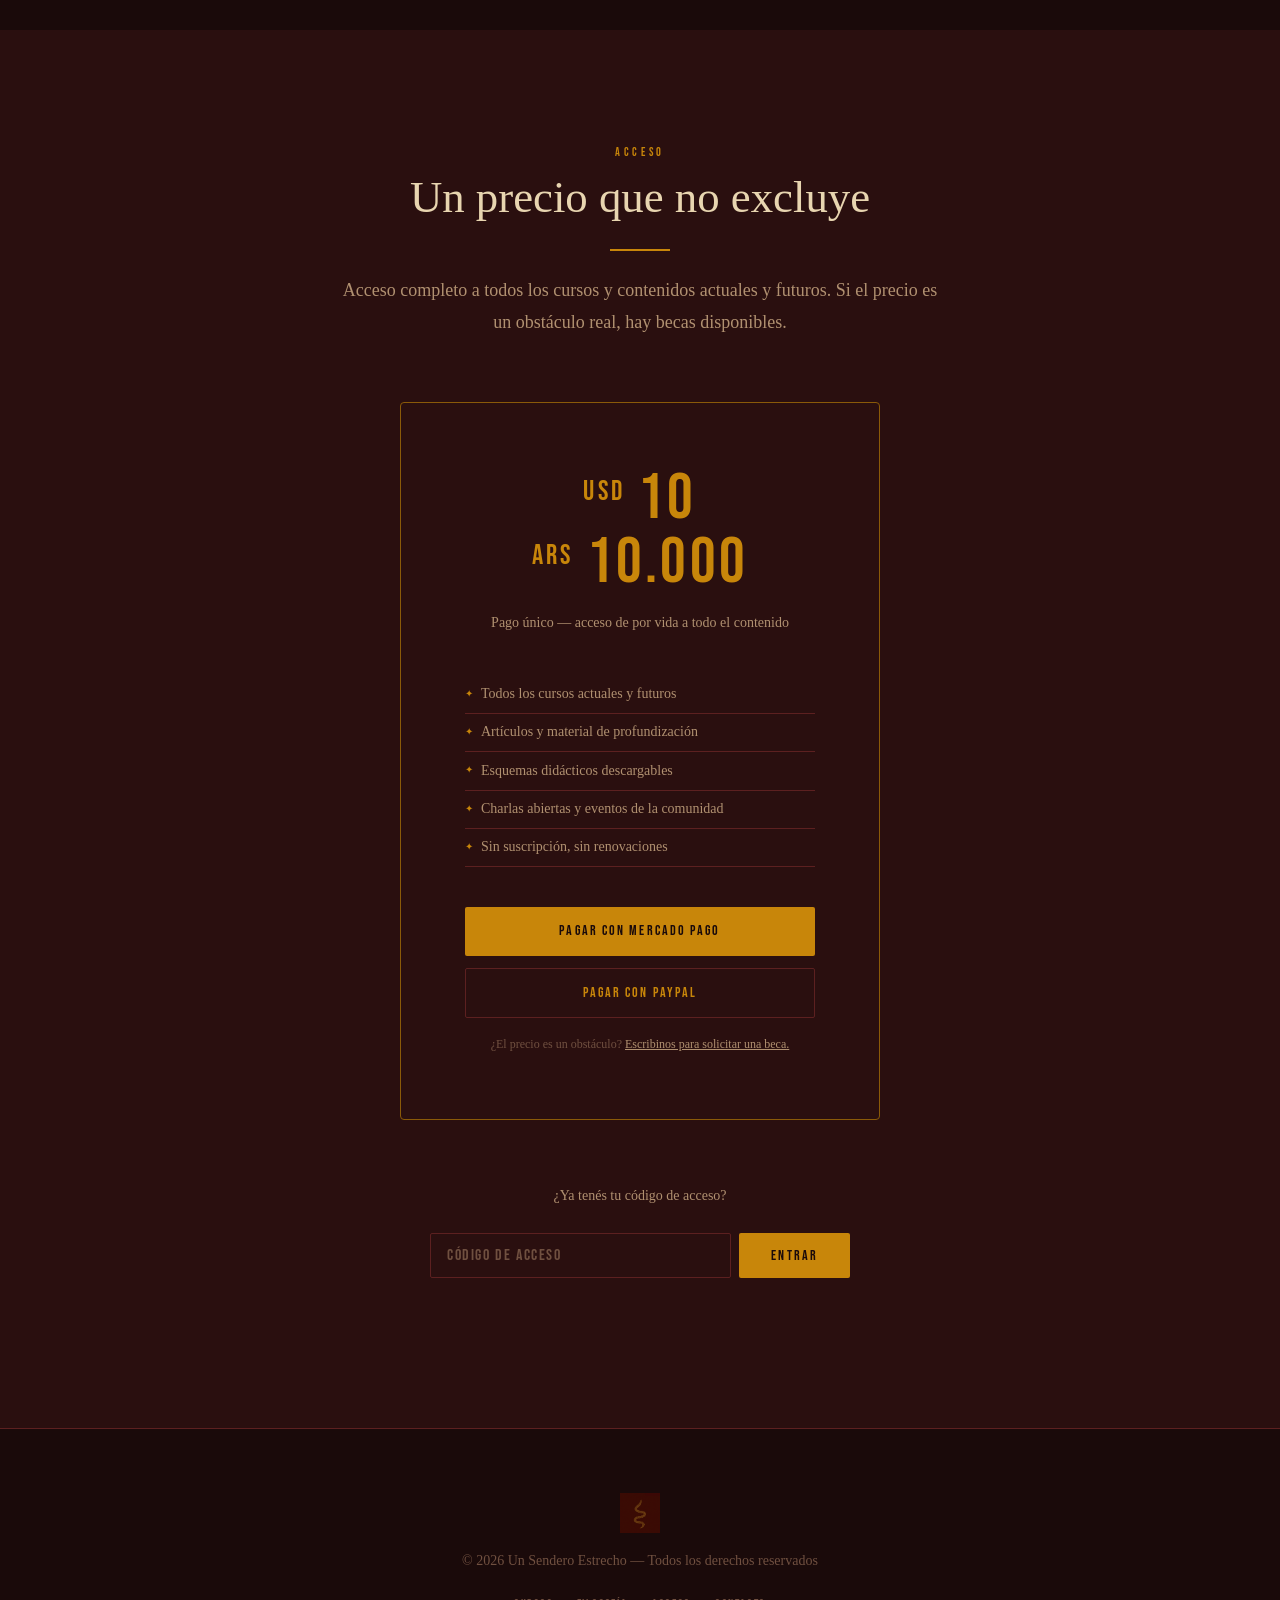
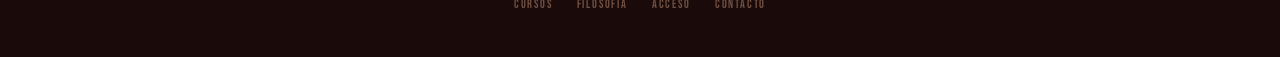
==== commit ae82cb92: "Update index.html" ====
--- a/index.html
+++ b/index.html
@@ -29,13 +29,14 @@
   <!-- HERO -->
   <section class="hero">
     <img src="/assets/img/logo.png" alt="Un Sendero Estrecho" class="hero__logo" />
-    <span class="hero__eyebrow">Plataforma de conocimiento</span>
+    <span class="hero__eyebrow">Plataforma de aprendizaje</span>
     <h1 class="hero__titulo">
       Lo que el sistema<br><em>no nos enseña</em>
     </h1>
     <p class="hero__bajada">
       Filosofía, psicología, economía, historia, religiones, esoterismo y más —
-      sin filtros ni fanatismo, para entender cómo vivir en el mundo actual.
+      sin sesgos ni fanatismo, pensados para entender cómo vivir mejor
+      en la realidad que nos toca.
     </p>
     <div class="hero__acciones">
       <a href="#acceso" class="btn btn--primario">ACCEDER A LA PLATAFORMA</a>
@@ -68,7 +69,7 @@
           <span class="pilar__icono">🌀</span>
           <h3 class="pilar__titulo">Disciplinas escondidas</h3>
           <p class="pilar__desc">
-            Religiones comparadas y símbología esotérica, historia cíclica, metafísica, geopolítica y economía no oficial.
+            Religiones comparadas y símbología, historia cíclica, metafísica, geopolítica y economía no oficial.
             Lo que el mercado educativo no ofrece, y la vida moderna necesita.
           </p>
         </div>
@@ -77,7 +78,7 @@
           <h3 class="pilar__titulo">Comunidad real</h3>
           <p class="pilar__desc">
             Hub de pensamiento, charlas abiertas y un espacio de encuentro
-            para quienes buscan algo más que el consenso mainstream.
+            para quienes buscan algo más que el consenso y la polarización.
           </p>
         </div>
       </div>
